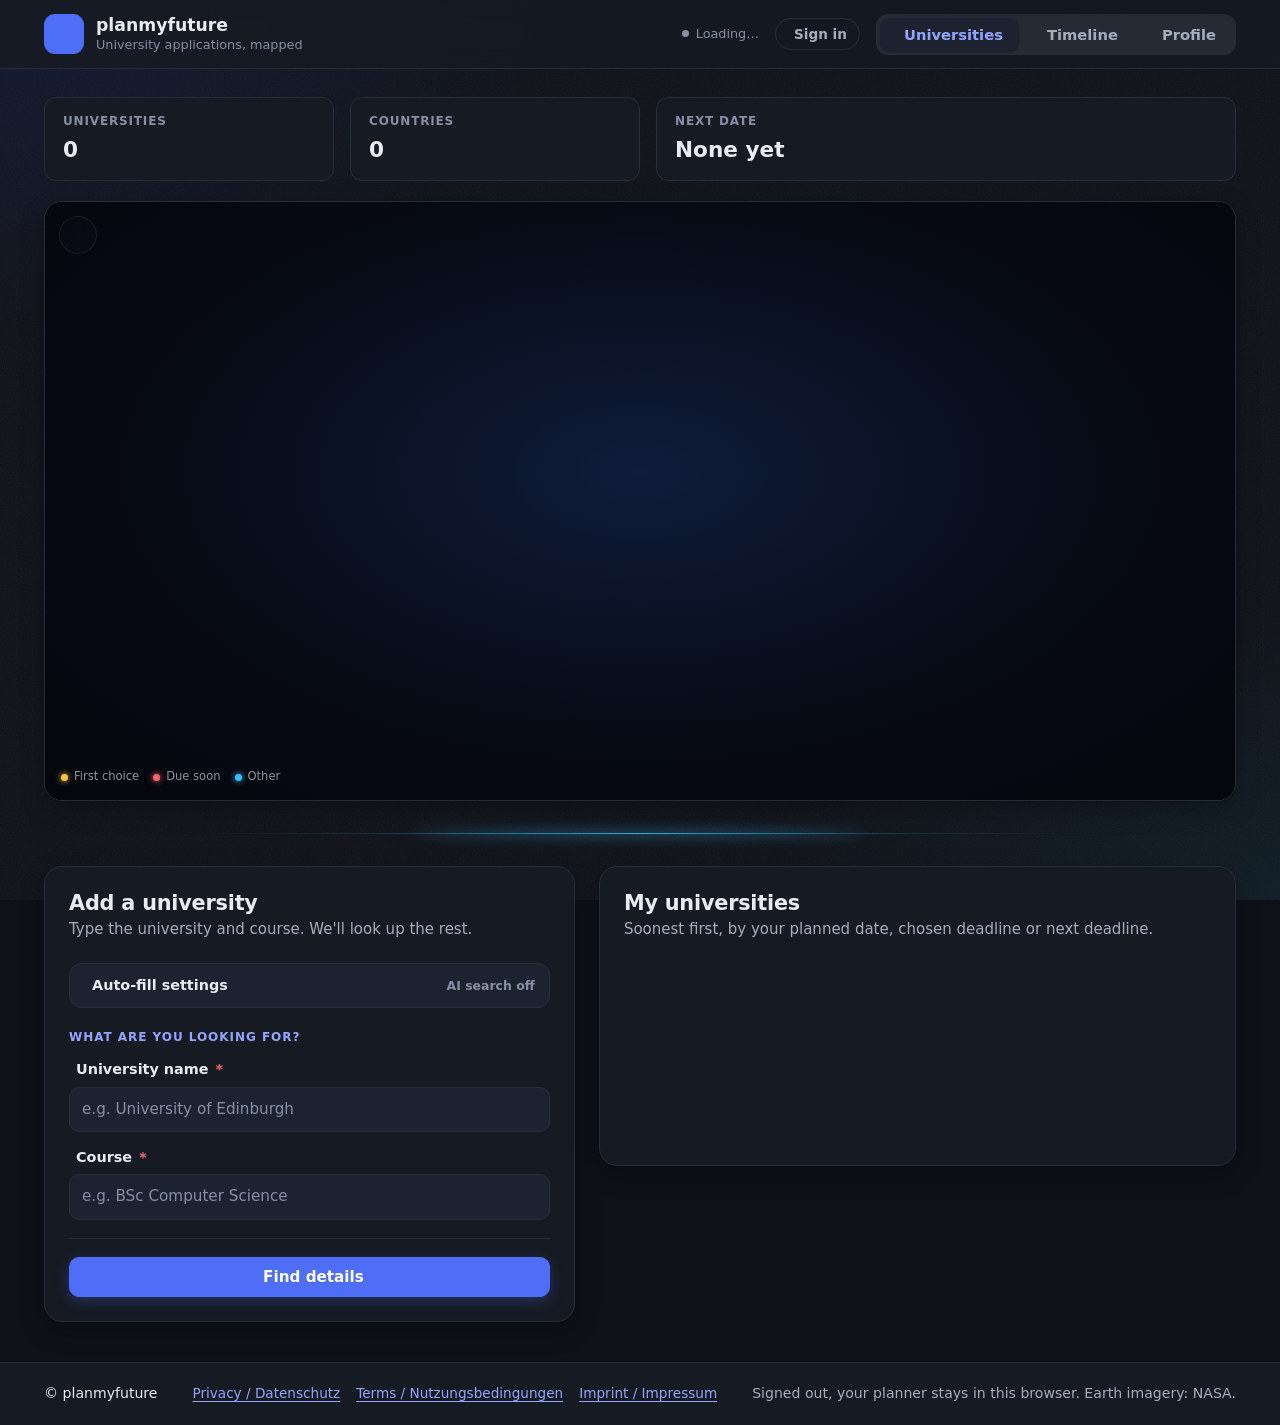
==== index.html @ 07dcd326 "Merge f1a68ee94bbc6bd7ea9564cdd3ffc9f82ab04dc5 into 99346d431392f44dfcfd05bb7f6c429ed9699428" ====
<!DOCTYPE html>
<html lang="en">
<head>
  <!-- Basic page settings -->
  <meta charset="UTF-8">
  <meta name="viewport" content="width=device-width, initial-scale=1.0">
  <title>planmyfuture</title>

  <!-- Fonts: "Manrope" for headings, "Figtree" for everything else.
       They're in the fonts/ folder (see fonts.css), NOT loaded from Google:
       loading Google Fonts sends every visitor's IP address to Google,
       which German courts have ruled needs consent. -->
  <link rel="stylesheet" href="fonts/fonts.css">

  <!-- Where the globe's day/night look and the optional "Glow" effect load
       their three.js files from (the same three.js version Globe.gl is built with) -->
  <script type="importmap">
    {
      "imports": {
        "three": "./vendor/three/build/three.module.min.js",
        "three/addons/": "./vendor/three/examples/jsm/"
      }
    }
  </script>

  <!-- Our own stylesheet -->
  <link rel="stylesheet" href="style.css">
</head>
<body class="is-loading">   <!-- main.js removes is-loading once your data is in -->

  <!-- =========================================================
       HEADER: logo on the left, tabs on the right.
       It "sticks" to the top of the screen while you scroll.
       ========================================================= -->
  <header class="site-header">
    <div class="container header-inner">
      <div class="logo">
        <span class="logo-mark"><i data-lucide="graduation-cap"></i></span>
        <span class="logo-text">
          <strong>planmyfuture</strong>
          <small>University applications, mapped</small>
        </span>
      </div>

      <!-- Shows whether your data is loading, saved, or couldn't be saved (main.js) -->
      <p class="save-status" id="save-status" role="status" data-state="loading">
        <span class="save-dot" aria-hidden="true"></span><span id="save-status-text">Loading…</span>
      </p>

      <!-- Sign in / your account (auth.js). Hidden if the Supabase library didn't load. -->
      <button class="account-button" id="account-button" type="button" aria-haspopup="dialog">
        <i data-lucide="user-round"></i> <span id="account-label">Sign in</span>
      </button>

      <!-- The tabs. data-tab says which section each one opens. -->
      <nav class="tabs" aria-label="Sections">
        <button class="tab is-active" data-tab="universities-tab" aria-selected="true">
          <i data-lucide="map"></i> Universities
        </button>
        <!-- Application Timeline page -->
        <button class="tab" data-tab="timeline-tab" aria-selected="false">
          <i data-lucide="calendar-check"></i> Timeline
        </button>
        <button class="tab" data-tab="profile-tab" aria-selected="false">
          <i data-lucide="user"></i> Profile
        </button>
      </nav>
    </div>
  </header>

  <main class="container">

    <!-- Shown only if your saved data couldn't be loaded (main.js) -->
    <div class="load-error" id="load-error" role="alert" hidden>
      <i data-lucide="circle-alert"></i>
      <p><strong>We couldn't load your saved data.</strong> Nothing has been changed or saved. Try again in a moment.</p>
      <button class="button button-small" id="retry-load" type="button">Try again</button>
    </div>

    <!-- =========================================================
         TAB 1: UNIVERSITIES
         ========================================================= -->
    <section id="universities-tab" class="tab-content">

      <!-- ----- Hero band: a headline beside a planet's glowing edge.
           Drawn entirely with CSS (style.css section 20), no images. ----- -->
      <!-- The welcome band. Only shown until you add your first university
           (universities.js adds "has-universities" to <body> then). -->
      <div class="hero" id="welcome">
        <div class="hero-text">
          <p class="hero-eyebrow">Admissions planner</p>
          <h1 class="hero-title">Every deadline, <span>one globe.</span></h1>
          <p class="hero-subtitle">Your universities, their rounds and your own plan, in one calm place. Start in three steps:</p>
          <ol class="welcome-steps">
            <li id="welcome-step-start">
              <button class="welcome-link" type="button" data-go="profile-start">Set your intended start date</button>
              <span class="muted">so auto-fill finds the right year's deadlines</span>
            </li>
            <li>
              <button class="welcome-link" type="button" data-go="name">Add a university and course</button>
              <span class="muted">it appears on the globe</span>
            </li>
            <li>
              <span class="welcome-text">Plan it on the Timeline</span>
              <span class="muted">pick a deadline and drag the slider to your date</span>
            </li>
          </ol>
        </div>
        <div class="hero-planet" aria-hidden="true"></div>
      </div>

      <!-- ----- Summary numbers at the top ----- -->
      <div class="stats">
        <div class="stat">
          <span class="stat-label">Universities</span>
          <strong class="stat-value" id="stat-total">0</strong>
        </div>
        <div class="stat">
          <span class="stat-label">Countries</span>
          <strong class="stat-value" id="stat-countries">0</strong>
        </div>
        <div class="stat stat-wide">
          <span class="stat-label">Next date</span>
          <strong class="stat-value" id="stat-next">None yet</strong>
        </div>
      </div>

      <!-- ----- The 3D globe, with the details panel sliding in on top of it ----- -->
      <div class="map-wrap">
        <!-- Globe.gl draws the globe inside this empty div -->
        <div id="globe"></div>

        <!-- One gear button opens the globe settings (saved in this browser) -->
        <button type="button" class="globe-settings-button" id="globe-settings-button"
                aria-label="Globe settings" aria-expanded="false" aria-controls="globe-settings">
          <i data-lucide="settings"></i>
        </button>
        <div class="globe-settings" id="globe-settings" role="group" aria-label="Globe settings" hidden>
          <label><input type="checkbox" data-globe-setting="spin"> Spin</label>
          <label><input type="checkbox" data-globe-setting="borders"> Borders</label>
          <label><input type="checkbox" data-globe-setting="arcs"> Arcs from home</label>
          <label><input type="checkbox" data-globe-setting="glow"> Glow</label>
        </div>

        <!-- Details of the selected university. universities.js fills in .panel-body -->
        <aside id="details-panel" class="details-panel" aria-live="polite">
          <button class="icon-button panel-close" id="close-panel" title="Close" aria-label="Close details">
            <i data-lucide="x"></i>
          </button>
          <div class="panel-body" id="panel-body"></div>
        </aside>

        <!-- Legend explaining the pin colors -->
        <div class="legend">
          <span><i class="dot dot-first"></i> First choice</span>
          <span><i class="dot dot-urgent"></i> Due soon</span>
          <span><i class="dot dot-normal"></i> Other</span>
        </div>
      </div>

      <!-- A thin line of light between the globe and the work area -->
      <div class="glow-divider" aria-hidden="true"></div>

      <!-- ----- Form on the left, list on the right ----- -->
      <div class="work-area">

        <!-- ===== Add / edit form =====
             You only type the university and course. Pressing
             "Find details" searches online and fills in everything else. -->
        <section class="card form-card" id="form-card">
          <div class="card-header">
            <div>
              <h2 id="form-title">Add a university</h2>
              <p class="muted" id="form-subtitle">Type the university and course. We'll look up the rest.</p>
              <!-- Which start date searches look for (set on the Profile tab) -->
              <p class="muted small search-for" id="search-for"></p>
            </div>
          </div>

          <!-- Auto-fill settings: where you paste your Claude API key (optional) -->
          <details class="ai-settings" id="ai-settings">
            <summary>
              <i data-lucide="sparkles"></i>
              <span>Auto-fill settings</span>
              <span class="ai-state" id="ai-state">AI search off</span>
            </summary>
            <div class="ai-settings-body">
              <p class="muted">
                Without a key, we look up the location, official website and a short description from Wikidata and Wikipedia (free).
                Add a Claude API key to also search the university's official website for deadlines, entry requirements and course details.
                Each search costs roughly 10 to 25 US cents, billed to your Anthropic account.
                Searches are remembered for 7 days, so looking up the same course again is free.
              </p>
              <div class="field">
                <label for="api-key"><i data-lucide="key-round"></i> Claude API key</label>
                <input id="api-key" type="password" placeholder="sk-ant-..." autocomplete="off" spellcheck="false">
              </div>
              <p class="muted small">Get one at console.anthropic.com. It's saved only in this browser and only ever sent to Anthropic.</p>
              <div class="form-actions">
                <button type="button" class="button button-small" id="save-key">Save key</button>
                <button type="button" class="button button-small button-danger" id="remove-key">Remove key</button>
              </div>
            </div>
          </details>

          <!-- novalidate turns off the browser's own pop-ups so we can show nicer messages -->
          <form id="uni-form" novalidate>

            <!-- Step 1: the only two things you type -->
            <fieldset>
              <legend>What are you looking for?</legend>

              <div class="field">
                <label for="name"><i data-lucide="building-2"></i> University name <span class="required">*</span></label>
                <input id="name" type="text" placeholder="e.g. University of Edinburgh" autocomplete="off">
                <p class="field-error" id="name-error"></p>
              </div>

              <div class="field">
                <label for="course"><i data-lucide="book-open"></i> Course <span class="required">*</span></label>
                <input id="course" type="text" placeholder="e.g. BSc Computer Science" autocomplete="off">
                <p class="field-error" id="course-error"></p>
              </div>
            </fieldset>

            <!-- Loading animation and result label. universities.js fills this in. -->
            <div id="lookup-status" class="lookup-status" hidden></div>

            <!-- Step 2: everything below is filled in automatically.
                 It stays hidden until a search has run. You can still
                 correct anything that looks wrong. -->
            <div id="found-section" class="found-section" hidden>
              <fieldset>
                <legend>Found automatically <span class="legend-hint">· you can still edit</span></legend>

                <div class="field-row">
                  <div class="field">
                    <label for="city"><i data-lucide="map-pin"></i> City</label>
                    <input id="city" type="text" autocomplete="off">
                    <p class="field-error" id="city-error"></p>
                  </div>
                  <div class="field">
                    <label for="country"><i data-lucide="globe"></i> Country</label>
                    <input id="country" type="text" autocomplete="off">
                    <p class="field-error" id="country-error"></p>
                  </div>
                </div>

                <div class="field">
                  <label for="deadline"><i data-lucide="calendar"></i> Application deadline</label>
                  <input id="deadline" type="date">
                  <p class="field-error" id="deadline-error"></p>
                </div>

                <div class="field">
                  <label for="requirements"><i data-lucide="award"></i> Entry requirements</label>
                  <textarea id="requirements" rows="2"></textarea>
                </div>

                <div class="field">
                  <label for="application-info"><i data-lucide="file-text"></i> How to apply</label>
                  <textarea id="application-info" rows="2"></textarea>
                </div>

                <div class="field">
                  <label for="course-description"><i data-lucide="book-open"></i> Course description</label>
                  <textarea id="course-description" rows="3"></textarea>
                </div>

                <div class="field">
                  <label for="notes"><i data-lucide="lightbulb"></i> Important notes</label>
                  <textarea id="notes" rows="2"></textarea>
                </div>
              </fieldset>

              <!-- Your own opinions can't be looked up, so they're optional and folded away -->
              <details class="thoughts">
                <summary><i data-lucide="thumbs-up"></i> Add your own pros and cons (optional)</summary>
                <div class="field-row">
                  <div class="field">
                    <label for="pros">Pros</label>
                    <textarea id="pros" rows="3" placeholder="One per line"></textarea>
                  </div>
                  <div class="field">
                    <label for="cons">Cons</label>
                    <textarea id="cons" rows="3" placeholder="One per line"></textarea>
                  </div>
                </div>
              </details>
            </div>

            <!-- Error messages appear here -->
            <p id="form-message" class="form-message" role="status"></p>

            <div class="form-actions">
              <!-- One main button: "Find details" first, then "Add to map" -->
              <button type="submit" id="submit-button" class="button button-primary">
                <span id="submit-icon"><i data-lucide="search"></i></span>
                <span id="submit-label">Find details</span>
              </button>
              <!-- Runs the search again (shown after a search, or while editing) -->
              <button type="button" id="search-again" class="button" hidden>
                <i data-lucide="refresh-cw"></i> Search again
              </button>
              <!-- Only shown while editing -->
              <button type="button" id="cancel-edit" class="button" hidden>Cancel</button>
            </div>
          </form>
        </section>

        <!-- ===== List of all universities ===== -->
        <section class="card list-card">
          <div class="card-header">
            <div>
              <h2>My universities</h2>
              <p class="muted">Soonest first, by your planned date, chosen deadline or next deadline.</p>
            </div>
          </div>

          <!-- universities.js adds one card per university here -->
          <ul id="uni-list" class="uni-list"></ul>

          <!-- Shown when there are no universities yet -->
          <div id="empty-list" class="empty-state">
            <span class="empty-icon"><i data-lucide="map-pin"></i></span>
            <h3>No universities yet</h3>
            <p>Add your first one with the form. It will appear here and on the map.</p>
          </div>
        </section>

      </div>
    </section>

    <!-- =========================================================
         TAB 2: APPLICATION TIMELINE
         timeline.js builds one card per saved university inside
         #timeline-list. Everything here is saved automatically.
         ========================================================= -->
    <section id="timeline-tab" class="tab-content" hidden>

      <div class="timeline-intro">
        <div>
          <h2>Application timeline</h2>
          <p class="muted">See every application date, choose when you'll submit, tick off each step, and add the dates to your calendar.</p>
        </div>
        <button type="button" class="button" id="export-all-ics">
          <i data-lucide="calendar-plus"></i> Export all to calendar
        </button>
      </div>
      <div class="glow-divider" aria-hidden="true"></div>

      <!-- Summary: how many at each status, and the next thing to do -->
      <div class="timeline-summary" id="timeline-summary"></div>

      <!-- One card per university (filled in by timeline.js) -->
      <div class="timeline-list" id="timeline-list"></div>

      <!-- Shown when no universities are saved yet -->
      <div id="timeline-empty" class="empty-state" hidden>
        <span class="empty-icon"><i data-lucide="calendar-check"></i></span>
        <h3>No universities yet</h3>
        <p>Add universities on the Universities tab, and they'll appear here with their deadlines.</p>
      </div>
    </section>

    <!-- =========================================================
         TAB 3: PROFILE
         Every text box has data-key: the name it's saved under.
         ========================================================= -->
    <section id="profile-tab" class="tab-content" hidden>

      <div class="profile-intro">
        <h2>My profile</h2>
        <p class="muted">Write things once, then copy them into any application. Everything saves automatically as you type.</p>
      </div>
      <div class="glow-divider" aria-hidden="true"></div>

      <!-- ----- Section: Your academic profile -----
           Sent with every auto-fill search, so deadlines are for your start
           date and entry requirements are in your school system.
           It never decides your campus: every campus's dates are shown on the Timeline. -->
      <section class="profile-section" id="academic-profile">
        <div class="section-heading">
          <h3>Your academic profile</h3>
          <p class="muted">Used by auto-fill to find the right admissions cycle and the grades for your school system. Saved automatically.</p>
        </div>

        <div class="card academic-grid">
          <div class="field">
            <label for="profile-start"><i data-lucide="calendar"></i> Intended start date</label>
            <input id="profile-start" type="month">
          </div>
          <div class="field">
            <label for="profile-grade"><i data-lucide="graduation-cap"></i> Current grade level</label>
            <input id="profile-grade" type="text" list="grade-options" placeholder="e.g. Year 12 / Grade 11" autocomplete="off">
            <datalist id="grade-options">
              <option value="Year 12 (Grade 11)">
              <option value="Year 13 (Grade 12)">
              <option value="Gap year">
              <option value="Finished school">
            </datalist>
          </div>
          <div class="field">
            <label for="profile-system"><i data-lucide="book-open"></i> School system</label>
            <input id="profile-system" type="text" list="system-options" placeholder="e.g. IB, A-levels, Abitur" autocomplete="off">
            <datalist id="system-options">
              <option value="IB Diploma">
              <option value="A-levels">
              <option value="Abitur">
              <option value="AP (US high school diploma)">
              <option value="French Baccalauréat">
              <option value="Matura">
              <option value="Scottish Highers">
            </datalist>
          </div>
          <div class="field">
            <label for="profile-country"><i data-lucide="globe"></i> Country of residence</label>
            <input id="profile-country" type="text" placeholder="e.g. Germany" autocomplete="country-name">
          </div>
          <p class="muted small academic-status" id="academic-status"></p>
        </div>
      </section>

      <!-- ----- Section: About me ----- -->
      <section class="profile-section">
        <div class="section-heading">
          <h3>About me</h3>
          <p class="muted">The facts every application asks for.</p>
        </div>

        <div class="profile-grid">
          <div class="card profile-card">
            <label class="profile-label" for="profile-personal"><i data-lucide="user"></i> Personal info</label>
            <textarea id="profile-personal" class="profile-field" data-key="personal" rows="7"
              placeholder="Full name, date of birth, nationality, school, email, phone..."></textarea>
            <div class="profile-footer">
              <span class="profile-status" id="profile-personal-status"></span>
              <button class="button button-small copy-button" data-target="profile-personal"><i data-lucide="copy"></i> <span>Copy to clipboard</span></button>
            </div>
          </div>

          <div class="card profile-card">
            <label class="profile-label" for="profile-achievements"><i data-lucide="trophy"></i> Achievements</label>
            <textarea id="profile-achievements" class="profile-field" data-key="achievements" rows="7"
              placeholder="Awards, grades, competitions, leadership roles, volunteering..."></textarea>
            <div class="profile-footer">
              <span class="profile-status" id="profile-achievements-status"></span>
              <button class="button button-small copy-button" data-target="profile-achievements"><i data-lucide="copy"></i> <span>Copy to clipboard</span></button>
            </div>
          </div>
        </div>
      </section>

      <!-- ----- Section: Personal statement ----- -->
      <section class="profile-section">
        <div class="section-heading">
          <h3>Personal statement</h3>
          <p class="muted">UCAS allows up to 4,000 characters. The bar shows how much you've used.</p>
        </div>

        <div class="card profile-card">
          <label class="profile-label" for="profile-statement"><i data-lucide="file-text"></i> Personal statement</label>
          <textarea id="profile-statement" class="profile-field" data-key="statement" data-limit="4000" rows="14"
            placeholder="Why I want to study this subject, what I've done to explore it, and what I'll bring..."></textarea>
          <!-- Progress bar for the 4,000 character limit -->
          <div class="meter"><div class="meter-fill" id="statement-meter"></div></div>
          <div class="profile-footer">
            <span class="profile-status" id="profile-statement-status"></span>
            <button class="button button-small copy-button" data-target="profile-statement"><i data-lucide="copy"></i> <span>Copy to clipboard</span></button>
          </div>
        </div>
      </section>

      <!-- ----- Section: Notes ----- -->
      <section class="profile-section">
        <div class="section-heading">
          <h3>Notes</h3>
          <p class="muted">Anything else worth keeping handy.</p>
        </div>

        <div class="profile-grid">
          <div class="card profile-card">
            <label class="profile-label" for="profile-notes"><i data-lucide="sticky-note"></i> Notes about myself</label>
            <textarea id="profile-notes" class="profile-field" data-key="notes" rows="7"
              placeholder="Strengths, hobbies, things I want to mention in interviews..."></textarea>
            <div class="profile-footer">
              <span class="profile-status" id="profile-notes-status"></span>
              <button class="button button-small copy-button" data-target="profile-notes"><i data-lucide="copy"></i> <span>Copy to clipboard</span></button>
            </div>
          </div>

          <div class="card profile-card">
            <label class="profile-label" for="profile-snippets"><i data-lucide="clipboard-list"></i> Reusable answers</label>
            <textarea id="profile-snippets" class="profile-field" data-key="snippets" rows="7"
              placeholder="Short answers, work experience descriptions, referee details..."></textarea>
            <div class="profile-footer">
              <span class="profile-status" id="profile-snippets-status"></span>
              <button class="button button-small copy-button" data-target="profile-snippets"><i data-lucide="copy"></i> <span>Copy to clipboard</span></button>
            </div>
          </div>
        </div>
      </section>

      <!-- ----- Section: Your data (export / import) ----- -->
      <section class="profile-section" id="your-data">
        <div class="section-heading">
          <h3>Your data</h3>
          <p class="muted">Everything is saved in this browser only. Export a copy to keep it safe or to move it to another browser. Your API key is never included.</p>
        </div>
        <div class="card data-card">
          <button class="button" id="export-data" type="button"><i data-lucide="download"></i> Export my data</button>
          <button class="button" id="import-data" type="button"><i data-lucide="upload"></i> Import data</button>
          <input id="import-file" type="file" accept=".json,application/json" hidden>
          <p class="muted data-note">Importing replaces what's saved here.</p>
        </div>
      </section>
    </section>

  </main>

  <!-- ===== Footer ===== -->
  <footer class="site-footer">
    <div class="container footer-inner">
      <p>&copy; <span id="year"></span> planmyfuture</p>
      <!-- Legal pages (required in Germany: privacy policy and imprint) -->
      <nav class="footer-links" aria-label="Legal">
        <a href="privacy.html">Privacy / Datenschutz</a>
        <a href="terms.html">Terms / Nutzungsbedingungen</a>
        <a href="imprint.html">Imprint / Impressum</a>
      </nav>
      <p class="muted">Signed out, your planner stays in this browser. Earth imagery: NASA.</p>
    </div>
  </footer>

  <!-- The sign-in window (auth.js shows one of its three parts) -->
  <dialog class="account-dialog" id="account-dialog" aria-labelledby="account-title">
    <button class="icon-button account-close" id="account-close" type="button" aria-label="Close"><i data-lucide="x"></i></button>

    <!-- Signed out: email + password -->
    <div data-view="sign-in">
      <h2 id="account-title">Sign in</h2>
      <p class="muted">Sign in to save your planner to your account, so it's the same on every device.</p>

      <!-- "Sign in with Google" will go here later -->
      <div id="google-sign-in" class="google-sign-in" hidden></div>

      <form id="sign-in-form" class="sign-in-form" novalidate>
        <label for="sign-in-email">Email</label>
        <input id="sign-in-email" type="email" autocomplete="email" placeholder="name@example.com" required>
        <label for="sign-in-password">Password</label>
        <!-- The eye button shows or hides the password (auth.js) -->
        <div class="password-field">
          <input id="sign-in-password" type="password" autocomplete="current-password" minlength="8" required>
          <button class="password-toggle" type="button" aria-label="Show password" aria-pressed="false"><i data-lucide="eye" class="icon-show"></i><i data-lucide="eye-off" class="icon-hide"></i></button>
        </div>
        <!-- Enter (or this button) signs in. "Create account" uses the same two boxes. -->
        <div class="sign-in-buttons">
          <button class="button button-primary" id="sign-in-submit" type="submit"><i data-lucide="log-in"></i> Sign in</button>
          <button class="button" id="sign-up" type="button"><i data-lucide="user-plus"></i> Create account</button>
        </div>
      </form>
      <button class="link-button" id="forgot-password" type="button">Forgot password? Email me a link</button>
      <p class="muted account-note">What's already in this browser is added to your account when you sign in.</p>
      <p class="muted account-note">By creating an account you agree to the <a href="terms.html" target="_blank">Terms of Use</a>. How we handle your data: <a href="privacy.html" target="_blank">Privacy Policy</a>. You must be 16 or older.</p>
    </div>

    <!-- After "Forgot password" or "Create account" when an email is needed -->
    <div data-view="sent" hidden>
      <h2>Check your email</h2>
      <p id="sent-message"></p>
      <p class="muted account-note">Nothing there? Check your spam folder, or wait a few minutes and try again.</p>
      <button class="link-button" id="back-to-sign-in" type="button">Back to sign in</button>
    </div>

    <!-- Signed in -->
    <div data-view="signed-in" hidden>
      <h2>Your account</h2>
      <p>Signed in as <strong id="account-email"></strong>.</p>

      <!-- Accounts made with an email link have no password yet: they see this form.
           Accounts with a password only see "Change password", which opens it. (auth.js) -->
      <button class="link-button" id="change-password" type="button" hidden>Change password</button>
      <form id="set-password-form" class="sign-in-form" novalidate>
        <label for="new-password" id="new-password-label">Set a password</label>
        <div class="password-field">
          <input id="new-password" type="password" autocomplete="new-password" minlength="8" placeholder="At least 8 characters" required>
          <button class="password-toggle" type="button" aria-label="Show password" aria-pressed="false"><i data-lucide="eye" class="icon-show"></i><i data-lucide="eye-off" class="icon-hide"></i></button>
        </div>
        <button class="button" id="set-password-submit" type="submit"><i data-lucide="key-round"></i> Save password</button>
      </form>

      <p class="muted account-note">Your planner saves to your account. Signing out removes it from this browser (it stays in your account).</p>
      <button class="button" id="sign-out" type="button"><i data-lucide="log-out"></i> Sign out</button>

      <!-- Deleting the account asks once more before doing anything (auth.js) -->
      <div class="danger-zone">
        <button class="link-button danger-link" id="delete-account" type="button">Delete my account</button>
        <div id="delete-confirm" class="delete-confirm" hidden>
          <p><strong>Delete your account and your whole planner?</strong> This can't be undone. Use <em>Export my data</em> on the Profile tab first if you want a copy.</p>
          <div class="sign-in-buttons">
            <button class="button" id="delete-cancel" type="button">Keep my account</button>
            <button class="button button-danger" id="delete-confirm-button" type="button"><i data-lucide="trash-2"></i> Delete forever</button>
          </div>
        </div>
      </div>
    </div>
  </dialog>

  <!-- Pop-up messages ("toasts") appear in this corner -->
  <div id="toast-area" class="toast-area" aria-live="polite"></div>

  <!-- Libraries: they must load BEFORE our code uses them -->
  <!-- Libraries, served from this site's vendor/ folder (copied by "npm run vendor")
       so visitors' browsers never contact unpkg or jsDelivr -->
  <script src="vendor/globe.gl/globe.gl.min.js"></script>   <!-- the 3D globe (globe.gl 2.46.2) -->
  <script src="vendor/lucide/lucide.min.js"></script>       <!-- the icons (lucide 0.453.0) -->
  <script src="vendor/supabase/supabase.js"></script>       <!-- accounts (supabase-js 2.117.1) -->

  <!-- Our own code, in this order (each file uses the ones above it) -->
  <script src="store.js"></script>         <!-- your saved data: state, loadState(), save() -->
  <script src="helpers.js"></script>       <!-- small tools, tabs, toasts -->
  <script src="dates.js"></script>         <!-- deadlines and "your date" -->
  <script src="globe.js"></script>         <!-- the 3D globe -->
  <script src="autofill.js"></script>      <!-- auto-fill: runAutoFill() -->
  <script src="universities.js"></script>  <!-- the Universities page -->
  <script src="profile.js"></script>       <!-- the Profile tab, export / import -->
  <script src="auth.js"></script>          <!-- signing in (Supabase) -->
  <script src="sync.js"></script>          <!-- saving your planner to your account -->
  <script src="main.js"></script>          <!-- starts the app -->
  <script src="timeline.js"></script>      <!-- the Timeline page -->
</body>
</html>
---- style.css ----
/* =========================================================
   PLANMYFUTURE - STYLESHEET

   Sections in this file:
    1. Design tokens (colors, fonts, sizes)
    2. Base styles
    3. Header and tabs
    4. Shared pieces (cards, buttons, inputs, icons)
    5. Summary stats
    6. Globe, pins, tooltips and legend
    7. Details panel
    8. Form
    9. University list
   10. Profile tab
   11. Toasts (pop-up messages)
   12. Footer
   13. Animations
   14. Responsive (tablets and phones)
   15. Auto-fill
   16. Application timeline
   17. Academic profile
   18. Application dates and the timeline slider
   19. Generate Timeline
   20. Background texture, glowing divider and hero band
   21. Collapsible Timeline cards
   22. Your data (export / import)
   23. Loading, saved and error states
   24. Welcome band (first run)
   25. Sign in
   26. Legal pages and footer links
   27. Password eye, change password, delete account
   ========================================================= */


/* =========================================================
   1. DESIGN TOKENS
   Every color and font is defined once here, so changing
   one value here changes it across the whole site.
   ========================================================= */
:root {
  /* DARK THEME: the whole site gets its colors from these tokens,
     so switching to dark mostly meant changing the values below. */

  /* Tell the browser the page is dark, so built-in parts like the
     date picker and scrollbars turn dark too */
  color-scheme: dark;

  /* Neutrals: deep blue-black backgrounds and soft grays */
  --bg: #0e1118;          /* page background */
  --surface: #161a23;     /* cards and panels */
  --surface-2: #1d2230;   /* inputs and subtle fills */
  --ink: #e9ecf3;         /* main text (bright, easy to read) */
  --ink-2: #a5adbf;       /* secondary text */
  --ink-3: #868fa5;       /* hints and placeholders (4.9:1 or better on every background: WCAG AA) */
  --line: #272d3b;        /* borders */
  --line-strong: #3a4256; /* borders on hover */

  /* Strong accent: an electric blue */
  --accent: #4f6ef7;               /* buttons and highlights */
  --accent-hover: #6a85ff;
  --accent-text: #93a6ff;          /* lighter version, for accent-colored text on dark */
  --accent-soft: rgba(79, 110, 247, 0.16);

  /* Deadline colors, brightened so they stand out on dark */
  --green: #3cc98f;
  --green-soft: rgba(60, 201, 143, 0.14);
  --amber: #f2aa3c;
  --amber-soft: rgba(242, 170, 60, 0.14);
  --red: #f3646b;
  --red-soft: rgba(243, 100, 107, 0.14);
  --gray: #7f889c;
  --gray-soft: rgba(127, 136, 156, 0.16);

  /* See-through backgrounds for things floating on top (header, legend) */
  --glass: rgba(22, 26, 35, 0.85);

  /* Fonts */
  --font-display: "Manrope", "Segoe UI", system-ui, sans-serif;
  --font-body: "Figtree", "Segoe UI", system-ui, sans-serif;

  /* Shapes and shadows (darker shadows for a dark page) */
  --radius-sm: 8px;
  --radius: 12px;
  --radius-lg: 18px;
  --shadow-sm: 0 1px 2px rgba(0, 0, 0, 0.3);
  --shadow: 0 1px 2px rgba(0, 0, 0, 0.25), 0 8px 24px rgba(0, 0, 0, 0.25);
  --shadow-lg: 0 16px 48px rgba(0, 0, 0, 0.5);

  /* Speed of animations */
  --fast: 150ms;
  --medium: 280ms;
}


/* =========================================================
   2. BASE STYLES
   ========================================================= */
* {
  box-sizing: border-box; /* widths include padding, which is easier to reason about */
}

html {
  scroll-behavior: smooth;
}

body {
  margin: 0;
  font-family: var(--font-body);
  font-size: 15px;
  line-height: 1.55;
  color: var(--ink);
  background: var(--bg);
  -webkit-font-smoothing: antialiased;
}

h1, h2, h3 {
  font-family: var(--font-display);
  font-weight: 700;
  line-height: 1.2;
  letter-spacing: -0.01em;
  margin: 0;
  text-wrap: balance;
}

h2 { font-size: 1.3rem; }
h3 { font-size: 1.05rem; }

p { margin: 0; }

.muted {
  color: var(--ink-2);
}

/* Centers content and keeps it from getting too wide */
.container {
  max-width: 1240px;
  margin: 0 auto;
  padding-inline: 24px;
}

main.container {
  padding-block: 28px 40px;
}

/* The "hidden" attribute always wins */
[hidden] {
  display: none !important;
}


/* =========================================================
   3. HEADER AND TABS
   ========================================================= */
.site-header {
  position: sticky; /* stays at the top while scrolling */
  top: 0;
  z-index: 1100;    /* above the map */
  background: var(--glass);
  backdrop-filter: blur(10px); /* frosted-glass effect */
  border-bottom: 1px solid var(--line);
}

.header-inner {
  display: flex;
  align-items: center;
  justify-content: space-between;
  gap: 16px;
  min-height: 68px;
}

.logo {
  display: flex;
  align-items: center;
  gap: 12px;
}

.logo-mark {
  display: grid;
  place-items: center;
  width: 40px;
  height: 40px;
  border-radius: 11px;
  background: var(--accent);
  color: white;
}

.logo-text {
  display: flex;
  flex-direction: column;
  line-height: 1.25;
}

.logo-text strong {
  font-family: var(--font-display);
  font-size: 1.08rem;
  font-weight: 800;
}

.logo-text small {
  color: var(--ink-3);
  font-size: 0.8rem;
}

/* The tabs look like a "segmented control" */
.tabs {
  display: flex;
  gap: 4px;
  padding: 4px;
  background: var(--gray-soft);
  border-radius: 12px;
}

.tab {
  display: inline-flex;
  align-items: center;
  gap: 8px;
  font: 600 0.92rem var(--font-body);
  color: var(--ink-2);
  background: transparent;
  border: none;
  border-radius: 9px;
  padding: 8px 16px;
  cursor: pointer;
  transition: background var(--fast), color var(--fast), box-shadow var(--fast);
}

.tab:hover {
  color: var(--ink);
}

.tab.is-active {
  background: var(--surface-2);
  color: var(--accent-text);
  box-shadow: var(--shadow-sm);
}

/* Each tab's content fades in when it opens */
.tab-content {
  animation: fade-up var(--medium) ease both;
}


/* =========================================================
   4. SHARED PIECES
   ========================================================= */

/* ----- Cards (the dark boxes) ----- */
.card {
  background: var(--surface);
  border: 1px solid var(--line);
  border-radius: var(--radius-lg);
  box-shadow: var(--shadow);
  padding: 24px;
  min-width: 0; /* stops long text from stretching the layout */
}

.card-header {
  display: flex;
  justify-content: space-between;
  align-items: flex-start;
  gap: 12px;
  margin-bottom: 20px;
}

.card-header .muted {
  margin-top: 2px;
}

/* ----- Icons (drawn by the Lucide library) ----- */
.lucide {
  width: 1.1em;
  height: 1.1em;
  stroke-width: 2;
  flex-shrink: 0;
}

/* ----- Buttons ----- */
.button {
  display: inline-flex;
  align-items: center;
  justify-content: center;
  gap: 8px;
  font: 600 0.95rem var(--font-body);
  color: var(--ink);
  background: var(--surface);
  border: 1px solid var(--line);
  border-radius: 10px;
  padding: 10px 18px;
  cursor: pointer;
  transition: background var(--fast), border-color var(--fast), transform var(--fast), box-shadow var(--fast);
}

.button:hover {
  background: var(--surface-2);
  border-color: var(--line-strong);
}

.button:active {
  transform: translateY(1px); /* feels like it's being pressed */
}

.button-primary {
  background: var(--accent);
  border-color: var(--accent);
  color: white;
  box-shadow: 0 4px 14px rgba(79, 110, 247, 0.3); /* soft blue glow */
}

.button-primary:hover {
  background: var(--accent-hover);
  border-color: var(--accent-hover);
}

.button-primary:disabled {
  opacity: 0.65;
  cursor: progress;
}

.button-danger {
  color: var(--red);
}

.button-danger:hover {
  background: var(--red-soft);
  border-color: transparent;
}

.button-small {
  font-size: 0.85rem;
  padding: 6px 12px;
  border-radius: 8px;
}

/* Small square buttons that only contain an icon */
.icon-button {
  display: grid;
  place-items: center;
  width: 34px;
  height: 34px;
  padding: 0;
  color: var(--ink-2);
  background: transparent;
  border: 1px solid transparent;
  border-radius: 9px;
  cursor: pointer;
  transition: background var(--fast), color var(--fast);
}

.icon-button:hover {
  background: var(--gray-soft);
  color: var(--ink);
}

.icon-button.danger:hover {
  background: var(--red-soft);
  color: var(--red);
}

/* A clear outline when using the keyboard (Tab key) to move around */
button:focus-visible,
input:focus-visible,
textarea:focus-visible {
  outline: 3px solid rgba(147, 166, 255, 0.45);
  outline-offset: 2px;
}

/* ----- Deadline chips (small colored labels) ----- */
.chip {
  display: inline-flex;
  align-items: center;
  gap: 6px;
  font-size: 0.8rem;
  font-weight: 600;
  padding: 3px 10px;
  border-radius: 999px;
  white-space: nowrap;
}

.chip::before { /* little colored dot inside the chip */
  content: "";
  width: 7px;
  height: 7px;
  border-radius: 50%;
  background: currentColor;
}

.chip.level-later  { background: var(--green-soft); color: var(--green); }
.chip.level-soon   { background: var(--amber-soft); color: var(--amber); }
.chip.level-urgent { background: var(--red-soft);   color: var(--red); }
.chip.level-none   { background: var(--gray-soft);  color: var(--ink-2); }


/* =========================================================
   5. SUMMARY STATS
   ========================================================= */
.stats {
  display: grid;
  grid-template-columns: 1fr 1fr 2fr;
  gap: 16px;
  margin-bottom: 20px;
}

.stat {
  background: var(--surface);
  border: 1px solid var(--line);
  border-radius: var(--radius);
  padding: 14px 18px;
  display: flex;
  flex-direction: column;
  gap: 2px;
  min-width: 0;
}

.stat-label {
  font-size: 0.75rem;
  font-weight: 600;
  text-transform: uppercase;
  letter-spacing: 0.07em;
  color: var(--ink-3);
}

.stat-value {
  font-family: var(--font-display);
  font-size: 1.35rem;
  font-weight: 700;
  font-variant-numeric: tabular-nums;
  overflow: hidden;
  text-overflow: ellipsis;
  white-space: nowrap;
}


/* =========================================================
   6. GLOBE, PINS, TOOLTIPS AND LEGEND
   ========================================================= */
.map-wrap {
  scroll-margin-top: 90px;
  position: relative; /* lets the details panel and legend sit on top of the globe */
  height: 600px;
  border-radius: var(--radius-lg);
  overflow: hidden;
  border: 1px solid var(--line);
  box-shadow: var(--shadow);
  margin-bottom: 28px;
  background: #04060b;
}

#globe {
  position: absolute;
  inset: 0;
  z-index: 0;
  width: 100%;
  height: 600px;
  overflow: hidden;
  font-family: var(--font-body);
  /* No stars: a deep blue glow fading to black sits behind the globe */
  background: radial-gradient(ellipse at 50% 45%, #0f1c3a 0%, #070b16 55%, #04060b 100%);
  cursor: grab;
}

#globe:active {
  cursor: grabbing;
}

/* The globe fades in once its pictures are ready (script.js adds .is-ready) */
#globe > :not(.globe-message) {
  transition: opacity 1.2s ease;
}

#globe:not(.is-ready) > :not(.globe-message) {
  opacity: 0;
}

/* Shown instead of the globe when it can't load */
.globe-message {
  padding: 24px;
}

/* ----- The glowing dots ----- */
/* Each dot is a button (made by makeGlobePin in script.js). Its color
   comes from --pin-color: gold, red or blue. */
.globe-pin {
  position: relative;
  width: 12px;
  height: 12px;
  padding: 0;
  border: none;
  background: none;
  cursor: pointer;
  pointer-events: auto;
  transform: translate(-50%, -50%);   /* center the dot on the university */
  transition: opacity var(--medium);
}

/* The bright center */
.globe-pin-core {
  position: absolute;
  inset: 3px;                         /* a crisp 6px dot */
  border-radius: 50%;
  background: #fff;
  box-shadow:
    0 0 0 1.5px var(--pin-color),
    0 0 6px 1px var(--pin-color),
    0 0 16px 4px color-mix(in srgb, var(--pin-color) 35%, transparent);
  transition: transform var(--fast);
}

/* A soft ring that keeps pulsing outwards */
.globe-pin-pulse {
  position: absolute;
  inset: 0;
  border-radius: 50%;
  border: 1.5px solid var(--pin-color);
  opacity: 0;
  animation: globe-pulse 2.4s ease-out infinite;
}

@keyframes globe-pulse {
  0%   { transform: scale(0.6); opacity: 0.9; }
  100% { transform: scale(3);   opacity: 0; }
}

.globe-pin:hover .globe-pin-core,
.globe-pin:focus-visible .globe-pin-core,
.globe-pin.is-selected .globe-pin-core {
  transform: scale(1.35);
}

.globe-pin:focus-visible {
  outline: none;
}

/* The label next to a dot: shown on hover, and always for the selected one */
.globe-pin-label {
  position: absolute;
  left: 16px;
  top: 50%;
  transform: translate(0, -50%) scale(0.96);
  display: flex;
  flex-direction: column;
  gap: 1px;
  width: max-content;
  max-width: 220px;
  padding: 6px 10px;
  font-size: 0.74rem;
  line-height: 1.3;
  text-align: left;
  color: var(--ink-2);
  background: rgba(10, 14, 24, 0.78);
  backdrop-filter: blur(8px);
  border: 1px solid rgba(255, 255, 255, 0.08);
  border-radius: 8px;
  opacity: 0;
  pointer-events: none;
  transition: opacity var(--fast), transform var(--fast);
}

.globe-pin-label strong {
  font-size: 0.82rem;
  color: var(--ink);
}

.globe-pin:hover .globe-pin-label,
.globe-pin:focus-visible .globe-pin-label,
.globe-pin.is-selected .globe-pin-label {
  opacity: 1;
  transform: translate(0, -50%) scale(1);
}

/* People who prefer less motion get still dots */
@media (prefers-reduced-motion: reduce) {
  .globe-pin-pulse {
    animation: none;
  }
}

/* ----- Gear button and settings ----- */
.globe-settings-button {
  position: absolute;
  left: 14px;
  top: 14px;
  z-index: 500;
  display: grid;
  place-items: center;
  width: 38px;
  height: 38px;
  color: var(--ink-2);
  background: rgba(10, 14, 24, 0.6);
  backdrop-filter: blur(8px);
  border: 1px solid rgba(255, 255, 255, 0.08);
  border-radius: 50%;
  cursor: pointer;
  transition: color var(--fast), background var(--fast), transform var(--medium);
}

.globe-settings-button:hover,
.globe-settings-button[aria-expanded="true"] {
  color: var(--ink);
  background: rgba(10, 14, 24, 0.85);
}

.globe-settings-button[aria-expanded="true"] .lucide {
  transform: rotate(60deg);
}

.globe-settings-button .lucide {
  width: 18px;
  height: 18px;
  transition: transform var(--medium);
}

.globe-settings {
  position: absolute;
  left: 14px;
  top: 60px;
  z-index: 500;
  display: flex;
  flex-direction: column;
  gap: 10px;
  min-width: 180px;
  padding: 12px 14px;
  font-size: 0.85rem;
  color: var(--ink-2);
  background: rgba(10, 14, 24, 0.85);
  backdrop-filter: blur(10px);
  border: 1px solid rgba(255, 255, 255, 0.08);
  border-radius: 12px;
  box-shadow: var(--shadow-lg);
  animation: fade-up var(--fast) ease both;
}

.globe-settings label {
  display: flex;
  align-items: center;
  gap: 10px;
  cursor: pointer;
}

.globe-settings input {
  width: auto;
  accent-color: var(--accent);
}

/* ----- Small legend in the bottom-left corner ----- */
.legend {
  position: absolute;
  left: 16px;
  bottom: 14px;
  z-index: 500;
  display: flex;
  flex-wrap: wrap;
  gap: 4px 14px;
  font-size: 0.72rem;
  color: rgba(233, 236, 243, 0.6);
  pointer-events: none;
}

.legend span {
  display: inline-flex;
  align-items: center;
  gap: 6px;
}

.dot {
  width: 7px;
  height: 7px;
  border-radius: 50%;
  display: inline-block;
}

/* The same colors as the dots on the globe (PIN_COLORS in script.js) */
.dot-first  { background: #f5c542; box-shadow: 0 0 6px #f5c542; }
.dot-urgent { background: #f3646b; box-shadow: 0 0 6px #f3646b; }
.dot-normal { background: #38bdf8; box-shadow: 0 0 6px #38bdf8; }

/* "First choice" button on the details card */
.button.is-first-choice {
  color: #f5c542;
  border-color: rgba(245, 197, 66, 0.5);
  background: rgba(245, 197, 66, 0.1);
}


/* =========================================================
   7. DETAILS PANEL
   On big screens it floats over the right side of the map
   and slides in when you pick a university.
   ========================================================= */
.details-panel {
  position: absolute;
  top: 14px;
  right: 14px;
  bottom: 14px;
  width: 370px;
  max-width: calc(100% - 28px);
  z-index: 1000; /* above the map */
  background: var(--surface);
  border: 1px solid var(--line);
  border-radius: var(--radius);
  box-shadow: var(--shadow-lg);
  overflow-y: auto;

  /* Hidden off to the right until it gets the "is-open" class */
  transform: translateX(calc(100% + 30px));
  opacity: 0;
  visibility: hidden;
  transition: transform var(--medium) cubic-bezier(0.2, 0.8, 0.2, 1), opacity var(--medium), visibility var(--medium);
}

.details-panel.is-open {
  transform: translateX(0);
  opacity: 1;
  visibility: visible;
}

.panel-close {
  position: absolute;
  top: 12px;
  right: 12px;
  z-index: 1;
  background: var(--surface);
}

.panel-body {
  padding: 22px;
}

/* Colored strip across the top of the panel showing the deadline status */
.panel-title {
  font-size: 1.35rem;
  padding-right: 36px; /* room for the close button */
}

.panel-course {
  color: var(--ink-2);
  font-size: 1rem;
  margin-top: 4px;
}

/* Rows like "📍 Edinburgh, United Kingdom" */
.panel-facts {
  display: flex;
  flex-direction: column;
  gap: 8px;
  margin: 18px 0;
  padding: 14px 0;
  border-top: 1px solid var(--line);
  border-bottom: 1px solid var(--line);
}

.fact {
  display: flex;
  align-items: center;
  gap: 10px;
  color: var(--ink-2);
}

.fact .lucide {
  color: var(--ink-3);
}

.panel-section {
  margin-bottom: 16px;
}

/* Small uppercase headings like "ENTRY REQUIREMENTS" */
.eyebrow {
  font-family: var(--font-body);
  font-size: 0.72rem;
  font-weight: 600;
  text-transform: uppercase;
  letter-spacing: 0.08em;
  color: var(--ink-3);
  margin: 0 0 4px;
  display: flex;
  align-items: center;
  gap: 6px;
}

.panel-section p {
  white-space: pre-line; /* keeps the line breaks you typed */
}

.empty-text {
  color: var(--ink-3);
  font-style: italic;
}

.pros-cons {
  display: grid;
  grid-template-columns: 1fr 1fr;
  gap: 10px;
  margin-bottom: 20px;
}

.pros-box,
.cons-box {
  border-radius: 10px;
  padding: 12px;
  min-width: 0;
}

.pros-box { background: var(--green-soft); }
.cons-box { background: var(--red-soft); }
.pros-box .eyebrow { color: var(--green); }
.cons-box .eyebrow { color: var(--red); }

.pros-cons ul {
  margin: 0;
  padding-left: 16px;
  font-size: 0.92rem;
}

.pros-cons li + li {
  margin-top: 3px;
}

.panel-actions {
  display: flex;
  gap: 8px;
}

.panel-actions .button {
  flex: 1;
}


/* =========================================================
   8. FORM
   ========================================================= */
.work-area {
  display: grid;
  grid-template-columns: minmax(0, 5fr) minmax(0, 6fr);
  gap: 24px;
  align-items: start;
}

/* The form card glows blue while you're editing a university */
.form-card {
  scroll-margin-top: 90px; /* leaves room for the sticky header when we scroll here */
  transition: border-color var(--medium), box-shadow var(--medium);
}

.form-card.is-editing {
  border-color: var(--accent);
  box-shadow: 0 0 0 4px var(--accent-soft), var(--shadow);
}

form {
  display: flex;
  flex-direction: column;
  gap: 18px;
}

/* Each group of fields, with a line between groups */
fieldset {
  border: none;
  margin: 0;
  padding: 0 0 18px;
  border-bottom: 1px solid var(--line);
  display: flex;
  flex-direction: column;
  gap: 14px;
  min-width: 0;
}

legend {
  font-size: 0.75rem;
  font-weight: 600;
  text-transform: uppercase;
  letter-spacing: 0.08em;
  color: var(--accent-text);
  padding: 0;
  margin-bottom: 12px;
}

.field {
  display: flex;
  flex-direction: column;
  gap: 6px;
  min-width: 0;
}

.field-row {
  display: grid;
  grid-template-columns: 1fr 1fr;
  gap: 14px;
}

label {
  display: flex;
  align-items: center;
  gap: 7px;
  font-weight: 600;
  font-size: 0.9rem;
}

label .lucide {
  color: var(--ink-3);
}

.required {
  color: var(--red);
}

input,
textarea {
  width: 100%;
  font: inherit;
  font-size: 0.95rem;
  color: var(--ink);
  background: var(--surface-2);
  border: 1px solid var(--line);
  border-radius: 10px;
  padding: 10px 12px;
  transition: border-color var(--fast), background var(--fast), box-shadow var(--fast);
}

input::placeholder,
textarea::placeholder {
  color: var(--ink-3);
}

input:hover,
textarea:hover {
  border-color: var(--line-strong);
}

input:focus,
textarea:focus {
  outline: none;
  background: var(--surface);
  border-color: var(--accent);
  box-shadow: 0 0 0 4px var(--accent-soft);
}

textarea {
  resize: vertical;
  line-height: 1.5;
}

/* Red border and message when a field isn't filled in correctly */
.field.has-error input {
  border-color: var(--red);
  background: var(--red-soft);
}

.field.has-error input:focus {
  box-shadow: 0 0 0 4px var(--red-soft);
}

.field-error {
  color: var(--red);
  font-size: 0.82rem;
  font-weight: 500;
  min-height: 0;
}

.field-error:empty {
  display: none;
}

.form-message {
  font-weight: 500;
  font-size: 0.9rem;
}

.form-message:empty {
  display: none;
}

.form-message.is-error   { color: var(--red); }
.form-message.is-working { color: var(--ink-2); }

.form-actions {
  display: flex;
  gap: 10px;
}

.form-actions .button-primary {
  flex: 1;
}


/* =========================================================
   9. UNIVERSITY LIST
   ========================================================= */
.uni-list {
  list-style: none;
  margin: 0;
  padding: 0;
  display: flex;
  flex-direction: column;
  gap: 10px;
}

/* Each university is a card with a colored strip on the left */
.uni-card {
  position: relative;
  display: grid;
  grid-template-columns: minmax(0, 1fr) auto;
  align-items: center;
  gap: 12px;
  background: var(--surface);
  border: 1px solid var(--line);
  border-radius: var(--radius);
  padding: 14px 12px 14px 20px;
  overflow: hidden;
  transition: border-color var(--fast), box-shadow var(--fast), transform var(--fast);
}

.uni-card::before { /* the colored strip */
  content: "";
  position: absolute;
  left: 0;
  top: 0;
  bottom: 0;
  width: 5px;
  background: var(--strip-color, var(--gray));
}

.uni-card.level-later  { --strip-color: var(--green); }
.uni-card.level-soon   { --strip-color: var(--amber); }
.uni-card.level-urgent { --strip-color: var(--red); }
.uni-card.level-none   { --strip-color: var(--gray); }

.uni-card:hover {
  border-color: var(--line-strong);
  box-shadow: var(--shadow);
  transform: translateY(-1px);
}

.uni-card.is-selected {
  border-color: var(--accent);
  box-shadow: 0 0 0 3px var(--accent-soft);
}

/* The clickable main part of the card */
.uni-card-main {
  all: unset; /* remove default button styles */
  cursor: pointer;
  display: flex;
  flex-direction: column;
  gap: 4px;
  min-width: 0;
}

.uni-card-main:focus-visible {
  outline: 3px solid rgba(147, 166, 255, 0.45);
  outline-offset: 4px;
  border-radius: 6px;
}

.uni-name {
  font-family: var(--font-display);
  font-weight: 700;
  font-size: 1.02rem;
}

.uni-meta {
  display: flex;
  flex-wrap: wrap;
  gap: 4px 14px;
  font-size: 0.86rem;
  color: var(--ink-2);
}

.uni-meta span {
  display: inline-flex;
  align-items: center;
  gap: 5px;
  min-width: 0;
}

.uni-meta .lucide {
  color: var(--ink-3);
  width: 14px;
  height: 14px;
}

.uni-deadline {
  display: flex;
  align-items: center;
  gap: 10px;
  margin-top: 4px;
  font-size: 0.82rem;
  color: var(--ink-3);
}

/* The official deadline under your date, e.g. "Deadline: Paris · Round 1 · 18 Nov 2026" */
.uni-deadline-sub {
  margin-top: 2px;
  font-size: 0.76rem;
  color: var(--ink-3);
}

.uni-actions {
  display: flex;
  gap: 2px;
}

/* ----- Empty state ----- */
.empty-state {
  text-align: center;
  padding: 36px 16px;
  border: 1.5px dashed var(--line);
  border-radius: var(--radius);
  color: var(--ink-2);
}

.empty-icon {
  display: inline-grid;
  place-items: center;
  width: 48px;
  height: 48px;
  border-radius: 50%;
  background: var(--accent-soft);
  color: var(--accent-text);
  margin-bottom: 10px;
}

.empty-state h3 {
  color: var(--ink);
  margin-bottom: 4px;
}


/* =========================================================
   10. PROFILE TAB
   ========================================================= */
.profile-intro {
  margin-bottom: 8px;
}

.profile-intro h2 {
  font-size: 1.7rem;
  margin-bottom: 6px;
}

/* Each section has a divider line above it */
.profile-section {
  padding-top: 28px;
  margin-top: 28px;
  border-top: 1px solid var(--line);
}

.profile-section:first-of-type {
  border-top: none;
  margin-top: 0;
}

.section-heading {
  margin-bottom: 16px;
}

.section-heading h3 {
  font-size: 1.15rem;
  margin-bottom: 2px;
}

.profile-grid {
  display: grid;
  grid-template-columns: 1fr 1fr;
  gap: 20px;
}

.profile-card {
  display: flex;
  flex-direction: column;
  gap: 12px;
  padding: 20px;
}

.profile-label {
  font-family: var(--font-display);
  font-size: 1rem;
  font-weight: 700;
}

.profile-label .lucide {
  color: var(--accent-text);
}

.profile-footer {
  display: flex;
  justify-content: space-between;
  align-items: center;
  gap: 12px;
  flex-wrap: wrap;
}

.profile-status {
  font-size: 0.82rem;
  color: var(--ink-3);
  font-variant-numeric: tabular-nums;
}

.profile-status.is-over {
  color: var(--red);
  font-weight: 600;
}

/* Green "Copied" state on the copy button */
.copy-button.is-copied {
  background: var(--green-soft);
  border-color: transparent;
  color: var(--green);
}

/* ----- Character meter for the personal statement ----- */
.meter {
  height: 6px;
  border-radius: 999px;
  background: var(--gray-soft);
  overflow: hidden;
}

.meter-fill {
  height: 100%;
  width: 0;
  border-radius: 999px;
  background: var(--accent);
  transition: width var(--medium), background var(--medium);
}

.meter-fill.is-near { background: var(--amber); }
.meter-fill.is-over { background: var(--red); }


/* =========================================================
   11. TOASTS (small pop-up messages)
   ========================================================= */
.toast-area {
  position: fixed;
  right: 20px;
  bottom: 20px;
  z-index: 2000;
  display: flex;
  flex-direction: column;
  gap: 10px;
  max-width: calc(100% - 40px);
}

.toast {
  display: flex;
  align-items: center;
  gap: 10px;
  background: var(--surface-2);
  color: var(--ink);
  border: 1px solid var(--line-strong);
  padding: 12px 16px;
  border-radius: 12px;
  box-shadow: var(--shadow-lg);
  font-weight: 500;
  animation: toast-in var(--medium) cubic-bezier(0.2, 0.8, 0.2, 1) both;
}

.toast .lucide {
  color: var(--green);
}

.toast.is-warning .lucide {
  color: var(--amber);
}

.toast.is-leaving {
  animation: toast-out var(--medium) ease both;
}


/* =========================================================
   12. FOOTER
   ========================================================= */
.site-footer {
  border-top: 1px solid var(--line);
  background: var(--surface);
}

.footer-inner {
  display: flex;
  justify-content: space-between;
  flex-wrap: wrap;
  gap: 8px;
  padding-block: 20px;
  font-size: 0.88rem;
}


/* =========================================================
   13. ANIMATIONS
   @keyframes describe how something moves from start to end.
   ========================================================= */

/* Fade in while moving up slightly */
@keyframes fade-up {
  from { opacity: 0; transform: translateY(8px); }
  to   { opacity: 1; transform: translateY(0); }
}

/* New list cards slide in */
.uni-card.is-new {
  animation: card-in 450ms cubic-bezier(0.2, 0.8, 0.2, 1) both;
}

@keyframes card-in {
  from { opacity: 0; transform: translateY(-10px) scale(0.98); background: var(--accent-soft); }
  to   { opacity: 1; transform: none; }
}

/* Removed list cards shrink and fade out */
.uni-card.is-leaving {
  animation: card-out 260ms ease both;
  pointer-events: none;
}

@keyframes card-out {
  to { opacity: 0; transform: translateX(24px); }
}

/* Pins drop onto the map */
@keyframes pin-drop {
  from { opacity: 0; translate: 0 -14px; }
  to   { opacity: 1; translate: 0 0; }
}

@keyframes toast-in {
  from { opacity: 0; transform: translateY(12px); }
  to   { opacity: 1; transform: none; }
}

@keyframes toast-out {
  to { opacity: 0; transform: translateY(12px); }
}

/* People who turn on "reduce motion" in their system settings get no animations */
@media (prefers-reduced-motion: reduce) {
  *,
  *::before,
  *::after {
    animation-duration: 1ms !important;
    transition-duration: 1ms !important;
  }

  html {
    scroll-behavior: auto;
  }
}


/* =========================================================
   14. RESPONSIVE: tablets and phones
   ========================================================= */

/* Tablets and small laptops: stack the form and the list */
@media (max-width: 960px) {
  .work-area {
    grid-template-columns: 1fr;
  }

  /* The details panel moves below the map instead of floating on it */
  .map-wrap {
    height: auto;
    overflow: visible;
    border: none;
    box-shadow: none;
    background: none;
  }

  #globe {
    position: relative;
    height: 440px;
    border-radius: var(--radius-lg);
    border: 1px solid var(--line);
    box-shadow: var(--shadow);
  }

  /* The legend sits under the globe instead of on top of it */
  .legend {
    position: static;
    margin-top: 10px;
  }

  .details-panel {
    position: relative;
    inset: auto;
    width: auto;
    max-width: none;
    margin-top: 16px;
    transform: none;
    display: none;
  }

  .details-panel.is-open {
    display: block;
    animation: fade-up var(--medium) ease both;
  }

  .profile-grid {
    grid-template-columns: 1fr;
  }
}

/* Phones */
@media (max-width: 600px) {
  .container {
    padding-inline: 16px;
  }

  main.container {
    padding-block: 18px 28px;
  }

  .header-inner {
    flex-wrap: wrap;
    padding-block: 10px;
  }

  .logo-text small {
    display: none;
  }

  .tabs {
    width: 100%;
  }

  .tab {
    flex: 1;
    justify-content: center;
    /* three tabs must fit on a phone, so they get a little tighter */
    gap: 6px;
    padding: 8px 6px;
    font-size: 0.86rem;
    min-width: 0;
  }

  .stats {
    grid-template-columns: 1fr 1fr;
    gap: 10px;
  }

  .stat-wide {
    grid-column: 1 / -1;
  }

  #globe {
    height: 360px;
  }

  .card {
    padding: 18px;
  }

  .field-row,
  .pros-cons {
    grid-template-columns: 1fr;
  }

  .toast-area {
    left: 16px;
    right: 16px;
    bottom: 16px;
    max-width: none;
  }
}


/* =========================================================
   15. AUTO-FILL
   Styles for the settings box, the loading animation, the
   "Verified from official sources" label and the sources list.
   ========================================================= */

.small {
  font-size: 0.82rem;
}

/* ----- Auto-fill settings (a fold-out box above the form) ----- */
.ai-settings {
  border: 1px solid var(--line);
  border-radius: var(--radius);
  background: var(--surface-2);
  margin-bottom: 20px;
}

.ai-settings summary {
  display: flex;
  align-items: center;
  gap: 8px;
  padding: 10px 14px;
  cursor: pointer;
  font-weight: 600;
  font-size: 0.9rem;
  list-style: none; /* hides the default triangle */
}

.ai-settings summary::-webkit-details-marker {
  display: none;
}

.ai-settings summary .lucide {
  color: var(--accent-text);
}

.ai-state {
  margin-left: auto;
  font-size: 0.78rem;
  font-weight: 600;
  color: var(--ink-3);
}

.ai-state.is-on {
  color: var(--green);
}

.ai-settings-body {
  display: flex;
  flex-direction: column;
  gap: 12px;
  padding: 4px 14px 14px;
}

/* ----- Loading animation and result label ----- */
.lookup-status {
  border: 1px solid var(--line);
  border-radius: var(--radius);
  padding: 14px 16px;
  background: var(--surface-2);
  animation: fade-up var(--medium) ease both;
}

/* A spinning circle */
.spinner {
  width: 18px;
  height: 18px;
  border-radius: 50%;
  border: 2px solid var(--line-strong);
  border-top-color: var(--accent-text);
  animation: spin 0.8s linear infinite;
  flex-shrink: 0;
}

@keyframes spin {
  to { transform: rotate(360deg); }
}

/* The list of search steps: done, in progress, waiting */
.lookup-steps {
  list-style: none;
  margin: 0;
  padding: 0;
  display: flex;
  flex-direction: column;
  gap: 8px;
}

.lookup-steps li {
  display: flex;
  align-items: center;
  gap: 10px;
  font-size: 0.9rem;
  color: var(--ink-3);
}

.lookup-steps li.is-active {
  color: var(--ink);
}

.lookup-steps li.is-done {
  color: var(--ink-2);
}

.lookup-steps li.is-done .lucide {
  color: var(--green);
}

.step-dot {
  width: 18px;
  height: 18px;
  display: grid;
  place-items: center;
  flex-shrink: 0;
}

.step-dot::before {
  content: "";
  width: 6px;
  height: 6px;
  border-radius: 50%;
  background: var(--line-strong);
}

/* A thin bar with a light sweeping across it while searching */
.shimmer-bar {
  height: 3px;
  margin-top: 12px;
  border-radius: 999px;
  background: linear-gradient(90deg, transparent, var(--accent-text), transparent);
  background-size: 50% 100%;
  background-repeat: no-repeat;
  background-color: var(--line);
  animation: shimmer 1.2s ease-in-out infinite;
}

@keyframes shimmer {
  from { background-position: -50% 0; }
  to   { background-position: 150% 0; }
}

/* Result labels shown after a search */
.source-badge {
  display: inline-flex;
  align-items: center;
  gap: 6px;
  font-size: 0.8rem;
  font-weight: 600;
  padding: 4px 10px;
  border-radius: 999px;
}

.source-badge.is-verified {
  background: var(--green-soft);
  color: var(--green);
}

.source-badge.is-partial {
  background: var(--amber-soft);
  color: var(--amber);
}

.lookup-result {
  display: flex;
  flex-direction: column;
  gap: 8px;
}

.lookup-result p {
  font-size: 0.88rem;
  color: var(--ink-2);
}

.lookup-result.is-error p {
  color: var(--red);
}

/* ----- The auto-filled part of the form ----- */
.found-section {
  display: flex;
  flex-direction: column;
  gap: 18px;
  animation: fade-up var(--medium) ease both;
}

.legend-hint {
  text-transform: none;
  letter-spacing: 0;
  color: var(--ink-3);
  font-weight: 500;
}

/* Empty fields after a search say "Not published" in amber */
.field.is-missing input::placeholder,
.field.is-missing textarea::placeholder {
  color: var(--amber);
  opacity: 0.85;
}

/* Fields that were filled automatically get a soft green edge */
.field.is-filled input,
.field.is-filled textarea {
  border-color: rgba(60, 201, 143, 0.35);
}

/* Optional pros and cons, folded away */
.thoughts summary {
  display: flex;
  align-items: center;
  gap: 8px;
  cursor: pointer;
  font-weight: 600;
  font-size: 0.9rem;
  color: var(--ink-2);
  margin-bottom: 12px;
}

/* ----- Details panel additions ----- */
.panel-badges {
  display: flex;
  flex-wrap: wrap;
  gap: 8px;
  margin-bottom: 14px;
}

.not-published {
  color: var(--amber);
  font-style: italic;
}

.sources {
  margin: 0;
  padding-left: 18px;
  font-size: 0.85rem;
}

.sources a,
.fact a {
  color: var(--accent-text);
  text-decoration: none;
  word-break: break-all; /* long web addresses wrap instead of overflowing */
}

.sources a:hover,
.fact a:hover {
  text-decoration: underline;
}

/* Small shield next to verified universities in the list */
.verified-mark {
  display: inline-flex;
  vertical-align: -2px;
  margin-left: 6px;
  color: var(--green);
}

.verified-mark .lucide {
  width: 15px;
  height: 15px;
}


/* =========================================================
   16. APPLICATION TIMELINE
   The Timeline tab: summary, timeline cards, the mini timeline
   bar and the milestone checklist. Uses the same color tokens
   as the rest of the site.
   ========================================================= */

/* ----- Status colors (used by cards, dropdowns and counts) ----- */
.status-researching { --status-color: var(--gray);        --status-soft: var(--gray-soft); }
.status-applying    { --status-color: var(--accent-text); --status-soft: var(--accent-soft); }
.status-submitted   { --status-color: var(--amber);       --status-soft: var(--amber-soft); }
.status-offer       { --status-color: var(--green);       --status-soft: var(--green-soft); }
.status-rejected    { --status-color: var(--red);         --status-soft: var(--red-soft); }

/* ----- Page header and summary ----- */
.timeline-intro {
  display: flex;
  justify-content: space-between;
  align-items: flex-end;
  flex-wrap: wrap;
  gap: 16px;
  margin-bottom: 20px;
}

.timeline-intro h2 {
  font-size: 1.7rem;
  margin-bottom: 6px;
}

.timeline-summary {
  display: flex;
  flex-wrap: wrap;
  align-items: center;
  justify-content: space-between;
  gap: 12px 20px;
  margin-bottom: 20px;
}

.timeline-summary:empty {
  display: none;
}

.tl-status-counts {
  display: flex;
  flex-wrap: wrap;
  gap: 8px;
}

.tl-count {
  font-size: 0.82rem;
  font-weight: 600;
  padding: 4px 12px;
  border-radius: 999px;
  background: var(--status-soft);
  color: var(--status-color);
}

.tl-next {
  display: flex;
  align-items: center;
  flex-wrap: wrap;
  gap: 8px 10px;
  font-size: 0.92rem;
  color: var(--ink-2);
}

.tl-next .lucide {
  color: var(--accent-text);
}

.tl-overdue-count {
  font-size: 0.8rem;
  font-weight: 600;
  padding: 3px 10px;
  border-radius: 999px;
  background: var(--red-soft);
  color: var(--red);
}

/* ----- Cards ----- */
.timeline-list {
  display: flex;
  flex-direction: column;
  gap: 12px;
}

.tl-card {
  position: relative;
  overflow: hidden;
  padding: 0;                       /* the summary row and the details have their own padding */
  animation: fade-up var(--medium) ease both;
}

/* Colored strip on the left showing the status */
.tl-card::before {
  content: "";
  position: absolute;
  left: 0;
  top: 0;
  bottom: 0;
  width: 4px;
  background: var(--status-color, var(--gray));
}

.tl-titles {
  min-width: 0;
}

/* The status dropdown looks like a colored pill */
.status-select {
  appearance: none;
  font: 600 0.85rem var(--font-body);
  color: var(--status-color, var(--ink));
  background: var(--status-soft, var(--surface-2))
    url("data:image/svg+xml,%3Csvg xmlns='http://www.w3.org/2000/svg' width='12' height='12' viewBox='0 0 24 24' fill='none' stroke='%23a5adbf' stroke-width='2.5'%3E%3Cpath d='m6 9 6 6 6-6'/%3E%3C/svg%3E")
    no-repeat right 10px center;
  border: 1px solid transparent;
  border-radius: 999px;
  padding: 6px 30px 6px 14px;
  cursor: pointer;
  flex-shrink: 0;
  transition: border-color var(--fast);
}

.status-select:hover {
  border-color: var(--line-strong);
}

.status-select:focus-visible {
  outline: 3px solid rgba(147, 166, 255, 0.45);
  outline-offset: 2px;
}

/* Inside a card, the dropdown takes the card's status color */
.tl-card .status-select {
  color: var(--status-color);
  background-color: var(--status-soft);
}

.status-select option {
  color: var(--ink);
  background: var(--surface);
}

/* Two columns: dates and timeline on the left, milestones on the right */
.tl-body {
  display: grid;
  grid-template-columns: minmax(0, 1fr) minmax(0, 1fr);
  gap: 28px;
}

.tl-left,
.tl-right {
  min-width: 0;
  display: flex;
  flex-direction: column;
  gap: 16px;
}

.tl-date-label {
  font-size: 0.72rem;
  font-weight: 600;
  text-transform: uppercase;
  letter-spacing: 0.08em;
  color: var(--ink-3);
  margin: 0;
}

/* ----- Milestone checklist ----- */
.tl-milestone-header {
  display: flex;
  justify-content: space-between;
  align-items: baseline;
  gap: 12px;
}

.tl-milestone-header .eyebrow {
  margin: 0;
}

.tl-progress-text {
  font-size: 0.82rem;
  color: var(--ink-2);
  font-variant-numeric: tabular-nums;
}

.tl-milestones {
  list-style: none;
  margin: 0;
  padding: 0;
  display: flex;
  flex-direction: column;
  gap: 2px;
}

.tl-milestone {
  display: grid;
  grid-template-columns: auto minmax(0, 1fr) auto;
  align-items: center;
  gap: 10px;
  padding: 5px 8px;
  border-radius: 8px;
  transition: background var(--fast);
}

.tl-milestone:hover {
  background: var(--surface-2);
}

.tl-milestone input[type="checkbox"] {
  width: 17px;
  height: 17px;
  margin: 0;
  accent-color: var(--green);
  cursor: pointer;
}

.tl-milestone-label {
  font-weight: 500;
  font-size: 0.9rem;
  cursor: pointer;
  transition: color var(--fast);
}

/* Small date boxes next to each step */
.tl-milestone-date {
  width: auto;
  font-size: 0.8rem;
  padding: 4px 8px;
  border-radius: 7px;
  color: var(--ink-2);
}

/* Finished steps are crossed out and faded */
.tl-milestone.is-done .tl-milestone-label {
  color: var(--ink-3);
  text-decoration: line-through;
}

.tl-milestone.is-done .tl-milestone-date {
  opacity: 0.5;
}

/* Steps whose date has passed without being ticked off */
.tl-milestone.is-overdue .tl-milestone-label {
  color: var(--red);
}

.tl-milestone.is-overdue .tl-milestone-date {
  border-color: rgba(243, 100, 107, 0.5);
}

/* The progress bar reuses .meter from the Profile tab, in green */
.tl-right .meter-fill {
  background: var(--green);
}

/* ----- Card buttons ----- */
.tl-footer {
  display: flex;
  flex-wrap: wrap;
  justify-content: flex-end;
  gap: 8px;
  margin-top: 20px;
  padding-top: 16px;
  border-top: 1px solid var(--line);
}

/* ----- Smaller screens ----- */
@media (max-width: 960px) {
  .tl-body {
    grid-template-columns: 1fr;
    gap: 22px;
  }
}

@media (max-width: 600px) {
  .tl-footer {
    justify-content: stretch;
  }

  .tl-footer .button {
    flex: 1;
  }

  .timeline-intro .button {
    width: 100%;
  }

  /* keep the flag icon next to its text */
  .tl-next {
    flex-wrap: nowrap;
    align-items: flex-start;
  }
}


/* =========================================================
   17. ACADEMIC PROFILE
   ========================================================= */

/* The four academic profile boxes on the Profile tab */
.academic-grid {
  display: grid;
  grid-template-columns: repeat(2, minmax(0, 1fr));
  gap: 14px 18px;
}

.academic-status {
  grid-column: 1 / -1;
}

/* "Searching for September 2027 entry" under the form title */
.search-for {
  margin-top: 6px;
}

.search-for.is-warning,
.academic-status.is-warning {
  color: var(--amber);
}

@media (max-width: 600px) {
  .academic-grid {
    grid-template-columns: 1fr;
  }
}


/* =========================================================
   18. APPLICATION DATES AND THE TIMELINE SLIDER
   The list of dates on each Timeline card, and the bar you
   drag to set your planned submission date.
   ========================================================= */

.tl-left .eyebrow {
  margin: 0;
}

/* ----- The list of dates ----- */
.tl-date-list {
  list-style: none;
  margin: 0;
  padding: 0;
  display: flex;
  flex-direction: column;
  gap: 4px;
}

.tl-date-item {
  display: flex;
  align-items: center;
  gap: 4px;
  border-radius: var(--radius-sm);
  transition: background var(--fast);
}

.tl-date-item:hover {
  background: var(--surface-2);
}

/* The date itself (a button for deadlines, so you can choose one) */
.tl-date-main {
  flex: 1;
  min-width: 0;
  display: flex;
  align-items: center;
  flex-wrap: wrap;
  gap: 4px 8px;
  padding: 7px 10px;
  font: inherit;
  font-size: 0.9rem;
  color: var(--ink-2);
  text-align: left;
  background: none;
  border: 1px solid transparent;
  border-radius: var(--radius-sm);
}

button.tl-date-main {
  cursor: pointer;
}

button.tl-date-main:focus-visible {
  outline: 3px solid rgba(147, 166, 255, 0.45);
  outline-offset: 1px;
}

.tl-date-text {
  min-width: 0;
}

/* Deadlines are red and bold */
.tl-type-deadline .tl-date-main {
  color: var(--red);
  font-weight: 700;
}

/* The deadline you chose */
.tl-date-item.is-target .tl-date-main {
  background: var(--red-soft);
  border-color: var(--red);
}

.tl-target-badge,
.tl-type-tag {
  font-size: 0.7rem;
  font-weight: 700;
  text-transform: uppercase;
  letter-spacing: 0.06em;
  border-radius: 999px;
  padding: 2px 8px;
}

.tl-target-badge {
  color: var(--bg);
  background: var(--red);
}

.tl-type-tag {
  color: var(--ink-3);
  background: var(--surface-2);
  font-weight: 600;
}

/* Dates that have passed are greyed out */
.tl-date-item.is-past .tl-date-main {
  color: var(--ink-3);
  font-weight: 400;
  text-decoration: line-through;
  text-decoration-color: var(--line-strong);
}

/* Small dot in front of each date (same colors as on the bar) */
.tl-dot {
  flex-shrink: 0;
  width: 8px;
  height: 8px;
  border-radius: 50%;
  background: var(--accent-text);
}

.tl-type-deadline .tl-dot {
  background: var(--red);
  border-radius: 2px;
  transform: rotate(45deg);
}

.tl-date-item.is-past .tl-dot {
  background: var(--line-strong);
}

/* Source link and delete button */
.tl-date-source,
.tl-date-remove {
  flex-shrink: 0;
  display: inline-flex;
  align-items: center;
  justify-content: center;
  width: 30px;
  height: 30px;
  color: var(--ink-3);
  background: none;
  border: none;
  border-radius: var(--radius-sm);
  cursor: pointer;
  transition: color var(--fast), background var(--fast);
}

.tl-date-source .lucide,
.tl-date-remove .lucide {
  width: 15px;
  height: 15px;
}

.tl-date-source:hover {
  color: var(--accent-text);
  background: var(--accent-soft);
}

.tl-date-remove:hover {
  color: var(--red);
  background: var(--red-soft);
}

.tl-date-empty,
.tl-date-hint {
  font-size: 0.85rem;
  padding: 4px 10px;
}

.tl-date-hint {
  color: var(--ink-3);
}

/* ----- Add date / restore ----- */
.tl-date-tools {
  display: flex;
  flex-wrap: wrap;
  gap: 8px;
}

.tl-add-date {
  display: inline-flex;
  align-items: center;
  gap: 6px;
  padding: 6px 12px;
  font: 600 0.82rem var(--font-body);
  color: var(--accent-text);
  background: none;
  border: 1px dashed var(--line-strong);
  border-radius: 999px;
  cursor: pointer;
  transition: border-color var(--fast), background var(--fast);
}

.tl-add-date:hover {
  border-color: var(--accent-text);
  background: var(--accent-soft);
}

.tl-add-date .lucide {
  width: 14px;
  height: 14px;
}

.tl-add-form {
  display: flex;
  flex-wrap: wrap;
  gap: 8px;
  width: 100%;
}

.tl-add-form input,
.tl-add-form select {
  flex: 1 1 130px;
  min-width: 0;
  padding: 7px 10px;
}

/* ----- The one short line for rolling admissions ----- */
.tl-rolling {
  display: flex;
  align-items: center;
  gap: 8px;
  margin: 0;
  font-size: 0.88rem;
  color: var(--amber);
}

.tl-rolling .lucide {
  width: 16px;
  height: 16px;
  flex-shrink: 0;
}

/* ----- Planned date and the slider ----- */
.tl-plan {
  display: flex;
  flex-direction: column;
  gap: 10px;
  background: var(--surface-2);
  border: 1px solid var(--line);
  border-radius: var(--radius);
  padding: 14px 16px 12px;
}

.tl-planned-row {
  display: flex;
  align-items: center;
  justify-content: space-between;
  flex-wrap: wrap;
  gap: 8px 12px;
}

.tl-planned-row input[type="date"] {
  width: auto;
  padding: 6px 10px;
  background: var(--surface);
}

/* The bar. Tall enough to grab with a finger. Vertical swipes still
   scroll the page (pan-y); sideways drags move the handle. */
.tl-bar {
  position: relative;
  height: 64px;
  margin-top: 28px;          /* room for the date bubble above the handle */
  padding: 0 14px;
  touch-action: pan-y;
  cursor: pointer;
  user-select: none;
  -webkit-user-select: none;
}

.tl-bar-inner {
  position: relative;
  height: 100%;
}

.tl-bar-line,
.tl-bar-fill {
  position: absolute;
  left: 0;
  top: 50%;
  height: 6px;
  margin-top: -3px;
  border-radius: 999px;
}

.tl-bar-line {
  right: 0;
  background: var(--line-strong);
}

.tl-bar-fill {
  width: 0;
  background: var(--amber);
  opacity: 0.6;
}

/* "Today" at the start of the bar */
.tl-bar-today {
  position: absolute;
  left: 0;
  top: 50%;
  width: 2px;
  height: 26px;
  margin: -13px 0 0 -1px;
  background: var(--ink);
}

.tl-bar-today-label {
  position: absolute;
  top: 28px;
  left: -4px;
  font-size: 0.7rem;
  font-weight: 700;
  color: var(--ink-2);
  white-space: nowrap;
}

/* A dot for each date. Deadlines are red diamonds. */
.tl-bar-marker {
  position: absolute;
  top: 50%;
  width: 22px;
  height: 22px;
  margin: -11px 0 0 -11px;
  padding: 0;
  background: none;
  border: none;
  cursor: help;
  z-index: 1;
}

.tl-bar-marker::before {
  content: "";
  position: absolute;
  inset: 6px;
  border-radius: 50%;
  background: var(--accent-text);
  border: 2px solid var(--surface-2);
}

.tl-bar-marker.is-deadline::before {
  inset: 5px;
  border-radius: 2px;
  background: var(--red);
  transform: rotate(45deg);
}

/* The deadline you chose gets a ring */
.tl-bar-marker.is-target::after {
  content: "";
  position: absolute;
  inset: -1px;
  border: 2px solid var(--red);
  border-radius: 50%;
}

/* The label that appears when you hover or tap a dot */
.tl-bar-marker:hover,
.tl-bar-marker:focus {
  z-index: 4;
  outline: none;
}

.tl-bar-tip {
  display: none;
  position: absolute;
  bottom: 28px;
  left: 50%;
  transform: translateX(-50%);
  width: max-content;
  max-width: 240px;
  padding: 6px 10px;
  font: 600 0.78rem/1.4 var(--font-body);
  color: var(--ink);
  text-align: left;
  white-space: pre-line;
  background: var(--surface);
  border: 1px solid var(--line-strong);
  border-radius: var(--radius-sm);
  box-shadow: var(--shadow);
  pointer-events: none;
}

.tl-bar-marker:hover .tl-bar-tip,
.tl-bar-marker:focus .tl-bar-tip {
  display: block;
}

/* Near the ends, the label opens towards the middle so it stays inside the card */
.tl-bar-marker.tip-right .tl-bar-tip { transform: translateX(-12px); }
.tl-bar-marker.tip-left .tl-bar-tip  { transform: translateX(calc(-100% + 12px)); }

/* The handle you drag */
.tl-bar-handle {
  position: absolute;
  top: 50%;
  left: 0;
  width: 28px;
  height: 28px;
  margin: -14px 0 0 -14px;
  border-radius: 50%;
  background: var(--amber);
  border: 3px solid var(--surface);
  box-shadow: 0 0 0 2px var(--amber), var(--shadow);
  cursor: grab;
  touch-action: none;        /* dragging the handle never scrolls the page */
  z-index: 3;
  transition: transform var(--fast);
}

.tl-bar-handle:focus-visible {
  outline: 3px solid rgba(147, 166, 255, 0.6);
  outline-offset: 3px;
}

.tl-bar.is-dragging .tl-bar-handle {
  cursor: grabbing;
  transform: scale(1.12);
}

/* No planned date yet: a hollow handle at the start */
.tl-bar-handle.is-unset {
  background: var(--surface);
  box-shadow: 0 0 0 2px var(--line-strong);
}

/* The date shown above the handle */
.tl-bar-bubble {
  position: absolute;
  bottom: 34px;
  left: 50%;
  transform: translateX(-50%);
  padding: 3px 9px;
  font: 700 0.78rem var(--font-body);
  color: var(--bg);
  white-space: nowrap;
  background: var(--amber);
  border-radius: 999px;
  pointer-events: none;
}

.tl-bar-handle.is-unset .tl-bar-bubble {
  color: var(--ink-2);
  background: var(--surface);
  border: 1px solid var(--line-strong);
}

.tl-bar-bubble.is-start { transform: translateX(-14px); }
.tl-bar-bubble.is-end   { transform: translateX(calc(-100% + 14px)); }

/* Dates at each end, and the key */
.tl-bar-scale,
.tl-bar-legend {
  display: flex;
  justify-content: space-between;
  flex-wrap: wrap;
  gap: 4px 14px;
  font-size: 0.75rem;
  color: var(--ink-3);
}

.tl-bar-scale {
  padding: 0 4px;
}

.tl-bar-legend {
  justify-content: flex-start;
}

.tl-bar-legend span {
  display: inline-flex;
  align-items: center;
  gap: 6px;
}

.tl-key {
  width: 8px;
  height: 8px;
  border-radius: 50%;
  background: var(--accent-text);
}

.tl-key-deadline {
  background: var(--red);
  border-radius: 1px;
  transform: rotate(45deg);
}

.tl-key-planned {
  width: 10px;
  height: 10px;
  background: var(--amber);
}

/* Planned date after your chosen deadline */
.tl-warning {
  display: flex;
  align-items: center;
  gap: 8px;
  margin: 0;
  font-size: 0.85rem;
  color: var(--amber);
}

.tl-warning .lucide {
  width: 16px;
  height: 16px;
  flex-shrink: 0;
}


/* =========================================================
   19. GENERATE TIMELINE
   ========================================================= */

.tl-generate {
  display: flex;
  flex-wrap: wrap;
  align-items: center;
  gap: 8px 10px;
}

.tl-generate-message {
  flex-basis: 100%;
  margin: 0;
  padding: 10px 12px;
  font-size: 0.9rem;
  color: var(--ink-2);
  background: var(--surface-2);
  border: 1px dashed var(--line-strong);
  border-radius: var(--radius-sm);
}


/* =========================================================
   20. BACKGROUND TEXTURE, GLOWING DIVIDER AND HERO BAND
   All drawn with CSS: no image files to download, sharp on any screen.
   ========================================================= */

/* ----- Background texture -----
   A layer fixed behind the whole page: a very faint film grain (made by
   a tiny SVG noise filter written right here) plus two soft blue glows in
   opposite corners. z-index -1 keeps it behind everything, and
   pointer-events: none means it never gets in the way of clicks. */
body::before {
  content: "";
  position: fixed;
  inset: 0;
  z-index: -1;
  pointer-events: none;
  background:
    url("data:image/svg+xml,%3Csvg xmlns='http://www.w3.org/2000/svg' width='180' height='180'%3E%3Cfilter id='n'%3E%3CfeTurbulence type='fractalNoise' baseFrequency='0.85' numOctaves='2' stitchTiles='stitch'/%3E%3CfeColorMatrix values='0 0 0 0 1 0 0 0 0 1 0 0 0 0 1 0 0 0 0.05 0'/%3E%3C/filter%3E%3Crect width='100%25' height='100%25' filter='url(%23n)'/%3E%3C/svg%3E"),
    radial-gradient(ellipse 60% 50% at 0% 0%, rgba(30, 64, 175, 0.16), transparent 70%),
    radial-gradient(ellipse 55% 45% at 100% 100%, rgba(14, 116, 144, 0.10), transparent 70%);
}

/* ----- Glowing divider -----
   A 1px line of blue light, brightest in the middle and fading to nothing
   at both ends, with a soft blurred glow underneath. */
.glow-divider {
  position: relative;
  height: 1px;
  margin: 32px auto;
  max-width: 900px;
  background: linear-gradient(90deg,
    transparent,
    rgba(56, 189, 248, 0.15) 20%,
    rgba(56, 189, 248, 0.85) 50%,
    rgba(56, 189, 248, 0.15) 80%,
    transparent);
}

.glow-divider::after {
  content: "";
  position: absolute;
  left: 25%;
  right: 25%;
  top: -3px;
  height: 7px;
  border-radius: 50%;
  background: rgba(56, 189, 248, 0.35);
  filter: blur(6px);
}

/* Under the Timeline and Profile headings: a little closer */
.timeline-intro + .glow-divider,
.profile-intro + .glow-divider {
  margin: 4px 0 24px;
  max-width: none;
}

/* ----- Hero band ----- */
.hero {
  position: relative;
  overflow: hidden;              /* the planet is bigger than the band */
  display: flex;
  align-items: center;
  min-height: 190px;
  margin-bottom: 20px;
  padding: 28px 32px;
  border: 1px solid var(--line);
  border-radius: var(--radius-lg);
  background:
    radial-gradient(ellipse 70% 120% at 85% 120%, rgba(30, 144, 255, 0.14), transparent 60%),
    linear-gradient(180deg, #0a0f1c, #05070d);
  box-shadow: var(--shadow);
}

.hero-text {
  position: relative;
  z-index: 1;                    /* above the planet */
  max-width: 560px;
}

.hero-eyebrow {
  margin: 0 0 8px;
  font-size: 0.72rem;
  font-weight: 600;
  letter-spacing: 0.14em;
  text-transform: uppercase;
  color: #7dd3fc;
}

.hero-title {
  margin: 0 0 8px;
  font-family: var(--font-display);
  font-size: clamp(1.6rem, 3.2vw, 2.3rem);
  font-weight: 700;
  line-height: 1.15;
  letter-spacing: -0.02em;
  color: var(--ink);
}

/* "one globe." gets a soft blue sheen */
.hero-title span {
  background: linear-gradient(90deg, #e9ecf3, #7dd3fc 60%, #38bdf8);
  -webkit-background-clip: text;
  background-clip: text;
  color: transparent;
}

.hero-subtitle {
  margin: 0;
  max-width: 440px;
  color: var(--ink-2);
}

/* The planet: a dark disc whose edge glows like the globe's atmosphere.
   Only its top-left curve shows; the rest is outside the band. */
.hero-planet {
  position: absolute;
  width: 720px;
  height: 720px;
  right: -260px;
  top: 70px;
  border-radius: 50%;
  background: radial-gradient(circle at 35% 30%, #0b1426, #04060b 65%);
  box-shadow:
    inset 6px 6px 18px rgba(125, 211, 252, 0.35),    /* thin bright rim on the lit side */
    inset 0 0 60px rgba(30, 144, 255, 0.18),
    0 0 0 1px rgba(56, 189, 248, 0.35),              /* crisp edge */
    -8px -8px 40px rgba(30, 144, 255, 0.35),         /* atmosphere glow */
    -20px -20px 120px rgba(30, 144, 255, 0.18);
  animation: hero-breathe 9s ease-in-out infinite;
}

/* A very slow "breathing" of the glow */
@keyframes hero-breathe {
  0%, 100% { opacity: 0.85; }
  50%      { opacity: 1; }
}

@media (prefers-reduced-motion: reduce) {
  .hero-planet {
    animation: none;
  }
}

@media (max-width: 600px) {
  .hero {
    min-height: 0;
    padding: 22px 20px 88px;     /* room under the text for the planet's curve */
  }

  .hero-planet {
    width: 520px;
    height: 520px;
    right: -180px;
    top: auto;
    bottom: -440px;
  }

  .glow-divider {
    margin: 24px auto;
  }
}


/* =========================================================
   21. COLLAPSIBLE TIMELINE CARDS
   Closed: one summary row (name, course, deadline, planned date,
   status, arrow). Click it to slide the details open.
   ========================================================= */

/* ----- The summary row (a button covering the top of the card) ----- */
.tl-summary {
  display: grid;
  grid-template-columns: minmax(0, 1fr) auto auto auto;
  align-items: center;
  gap: 20px;
  width: 100%;
  padding: 18px 22px 18px 26px;     /* a little extra on the left for the status strip */
  font: inherit;
  color: inherit;
  text-align: left;
  background: none;
  border: none;
  cursor: pointer;
  transition: background var(--fast);
}

.tl-summary:hover {
  background: rgba(255, 255, 255, 0.02);
}

.tl-summary:focus-visible {
  outline: 3px solid rgba(147, 166, 255, 0.45);
  outline-offset: -3px;
  border-radius: var(--radius-lg);
}

.tl-name {
  display: block;
  font-family: var(--font-display);
  font-size: 1.05rem;
  font-weight: 700;
  color: var(--ink);
  white-space: nowrap;
  overflow: hidden;
  text-overflow: ellipsis;
}

.tl-course {
  display: block;
  margin-top: 2px;
  font-size: 0.84rem;
  color: var(--ink-3);
  white-space: nowrap;
  overflow: hidden;
  text-overflow: ellipsis;
}

/* Deadline and planned date */
.tl-facts {
  display: flex;
  gap: 24px;
}

.tl-fact {
  display: flex;
  flex-direction: column;
  gap: 1px;
  min-width: 96px;
}

.tl-fact-label {
  font-size: 0.66rem;
  font-weight: 600;
  letter-spacing: 0.1em;
  text-transform: uppercase;
  color: var(--ink-3);
}

.tl-fact-value {
  font-size: 0.9rem;
  font-weight: 600;
  color: var(--ink);
  white-space: nowrap;
}

.tl-fact-value.is-empty {
  font-weight: 500;
  color: var(--ink-3);
}

/* The status as a small coloured label (the colour comes from the card's status) */
.tl-status-label {
  padding: 4px 11px;
  font-size: 0.76rem;
  font-weight: 600;
  white-space: nowrap;
  color: var(--status-color, var(--ink-2));
  background: var(--status-soft, var(--surface-2));
  border-radius: 999px;
}

/* The arrow turns over when the card is open */
.tl-chevron {
  display: grid;
  place-items: center;
  width: 28px;
  height: 28px;
  color: var(--ink-3);
  border-radius: 50%;
  transition: transform var(--medium) ease, color var(--fast), background var(--fast);
}

.tl-chevron .lucide {
  width: 18px;
  height: 18px;
}

.tl-summary:hover .tl-chevron {
  color: var(--ink);
  background: var(--surface-2);
}

.tl-card.is-open .tl-chevron {
  transform: rotate(180deg);
  color: #7dd3fc;
}

/* ----- The details: slide open smoothly -----
   A grid row that grows from 0 to its full height ("0fr" to "1fr"),
   so the animation works whatever the content's height is. */
.tl-details {
  display: grid;
  grid-template-rows: 0fr;
  opacity: 0;
  transition: grid-template-rows var(--medium) ease, opacity var(--medium) ease;
}

.tl-card.is-open .tl-details {
  grid-template-rows: 1fr;
  opacity: 1;
}

.tl-details-inner {
  min-height: 0;
  overflow: hidden;
  padding: 0 22px 0 26px;
}

.tl-card.is-open .tl-details-inner {
  padding-bottom: 22px;
}

/* A thin line of light between the summary and the details */
.tl-details-inner::before {
  content: "";
  display: block;
  height: 1px;
  margin-bottom: 18px;
  background: linear-gradient(90deg, transparent, rgba(56, 189, 248, 0.35) 50%, transparent);
}

/* Status dropdown at the top of the details */
.tl-status-row {
  display: flex;
  align-items: center;
  gap: 12px;
  margin-bottom: 18px;
}

@media (prefers-reduced-motion: reduce) {
  .tl-details,
  .tl-chevron {
    transition: none;
  }
}

/* ----- Phones: name on top, then the facts, status and arrow ----- */
@media (max-width: 600px) {
  .tl-summary {
    grid-template-columns: minmax(0, 1fr) auto auto;
    gap: 10px 12px;
    padding: 16px 16px 16px 20px;
  }

  .tl-facts {
    grid-column: 1 / -1;
    grid-row: 2;
    gap: 20px;
  }

  .tl-titles {
    grid-column: 1;
    grid-row: 1;
  }

  .tl-details-inner {
    padding: 0 16px 0 20px;
  }

  .tl-card.is-open .tl-details-inner {
    padding-bottom: 18px;
  }
}


/* =========================================================
   22. YOUR DATA (export / import on the Profile tab)
   ========================================================= */

.data-card {
  display: flex;
  flex-wrap: wrap;
  align-items: center;
  gap: 12px;
}

.data-note {
  font-size: 0.85rem;
}


/* =========================================================
   23. LOADING, SAVED AND ERROR STATES
   ========================================================= */

/* The status in the header: a colored dot and a word */
.save-status {
  display: inline-flex;
  align-items: center;
  gap: 7px;
  margin: 0 0 0 auto;     /* pushed to the right, next to the tabs */
  font-size: 0.8rem;
  color: var(--ink-3);
  white-space: nowrap;
}

.save-dot {
  width: 7px;
  height: 7px;
  border-radius: 50%;
  background: var(--green);
}

.save-status[data-state="loading"] .save-dot,
.save-status[data-state="saving"] .save-dot {
  background: var(--ink-3);
  animation: save-pulse 1s ease-in-out infinite alternate;
}

.save-status[data-state="error"] {
  color: var(--amber);
  font-weight: 600;
}

.save-status[data-state="error"] .save-dot {
  background: var(--amber);
}

@keyframes save-pulse {
  to { opacity: 0.3; }
}

/* While loading, don't say "No universities yet": we don't know yet */
.is-loading .empty-state {
  visibility: hidden;
}

/* The banner shown if your data couldn't be loaded */
.load-error {
  display: flex;
  align-items: center;
  gap: 12px;
  margin-bottom: 20px;
  padding: 14px 16px;
  border: 1px solid var(--amber);
  border-radius: 12px;
  background: var(--amber-soft);
  color: var(--ink);
}

.load-error[hidden] {
  display: none;
}

.load-error svg {
  flex: none;
  color: var(--amber);
}

.load-error p {
  flex: 1;
  margin: 0;
}

@media (prefers-reduced-motion: reduce) {
  .save-status[data-state="loading"] .save-dot,
  .save-status[data-state="saving"] .save-dot {
    animation: none;
  }
}

@media (max-width: 600px) {
  .load-error {
    flex-wrap: wrap;
  }
}

/* Phones: text boxes at 16px so iPhones don't zoom in when you tap one,
   and small buttons tall enough to tap comfortably */
@media (max-width: 600px) {
  input,
  select,
  textarea {
    font-size: 16px;
  }

  .button-small {
    min-height: 40px;
  }

  .data-card .button {
    flex: 1;
    justify-content: center;
  }
}


/* =========================================================
   24. WELCOME BAND (first run)
   The hero only shows until you add your first university.
   ========================================================= */

.is-loading .hero,
.has-universities .hero {
  display: none;
}

.welcome-steps {
  margin: 16px 0 0;
  padding-left: 1.4em;
  display: grid;
  gap: 8px;
  color: var(--ink-2);
}

.welcome-steps li span.muted {
  display: block;
  font-size: 0.85rem;
}

.welcome-link {
  font: 600 0.95rem var(--font-body);
  color: var(--accent-text);
  background: none;
  border: none;
  padding: 0;
  cursor: pointer;
  text-decoration: underline;
  text-underline-offset: 3px;
}

.welcome-link:hover {
  color: var(--ink);
}

.welcome-text {
  font-weight: 600;
  color: var(--ink);
}

/* A tick once the start date is set */
.welcome-steps li.is-done .welcome-link {
  color: var(--green);
  text-decoration: line-through;
}


/* =========================================================
   25. SIGN IN
   ========================================================= */

/* The "Sign in" / your-email button in the header */
.account-button {
  display: inline-flex;
  align-items: center;
  gap: 6px;
  max-width: 200px;
  padding: 7px 12px;
  border: 1px solid var(--line);
  border-radius: 999px;
  background: transparent;
  color: var(--ink-2);
  font: 600 0.85rem var(--font-body);
  cursor: pointer;
  transition: background var(--fast), color var(--fast);
}

.account-button:hover {
  background: var(--gray-soft);
  color: var(--ink);
}

.account-button[hidden] {
  display: none;
}

.account-button svg {
  width: 16px;
  height: 16px;
  flex: none;
}

/* Long email addresses get "…" */
.account-button span {
  overflow: hidden;
  text-overflow: ellipsis;
  white-space: nowrap;
}

.account-button.is-signed-in {
  color: var(--accent-text);
  border-color: var(--accent-text);
}

/* The sign-in window */
.account-dialog {
  width: min(420px, calc(100vw - 32px));
  padding: 28px;
  border: 1px solid var(--line);
  border-radius: var(--radius-lg);
  background: var(--surface);
  color: var(--ink);
  box-shadow: var(--shadow-lg);
}

.account-dialog::backdrop {
  background: rgba(4, 6, 12, 0.7);
  backdrop-filter: blur(3px);
}

.account-dialog h2 {
  font-family: var(--font-display);
  font-size: 1.3rem;
  margin: 0 0 8px;
}

.account-dialog p {
  margin: 0 0 14px;
}

.account-close {
  position: absolute;
  top: 12px;
  right: 12px;
}

.sign-in-form {
  display: grid;
  gap: 8px;
  margin: 16px 0;
}

.sign-in-form label {
  font-weight: 600;
  font-size: 0.9rem;
}

.sign-in-form .button {
  justify-content: center;
}

/* "Sign in" and "Create account" side by side */
.sign-in-buttons {
  display: grid;
  grid-template-columns: 1fr 1fr;
  gap: 8px;
  margin-top: 6px;
}

/* A button that looks like a link ("Forgot password?") */
.link-button {
  padding: 0;
  margin-bottom: 14px;
  border: none;
  background: none;
  color: var(--accent-text);
  font: 600 0.88rem var(--font-body);
  text-decoration: underline;
  text-underline-offset: 3px;
  cursor: pointer;
}

.link-button:hover {
  color: var(--ink);
}

/* Space for "Sign in with Google" (coming later) */
.google-sign-in[hidden] {
  display: none;
}

.account-note {
  font-size: 0.85rem;
}

@media (max-width: 600px) {
  .account-button {
    max-width: 120px;
  }

  /* Phones: "Saved" becomes just the green dot so everything fits on one
     row. (Screen readers still hear it; "Not saved" always shows in full.) */
  .save-status:not([data-state="error"]) #save-status-text {
    position: absolute;
    width: 1px;
    height: 1px;
    overflow: hidden;
    clip-path: inset(50%);
    white-space: nowrap;
  }
}


/* =========================================================
   26. LEGAL PAGES AND FOOTER LINKS
   (privacy.html, terms.html, imprint.html)
   ========================================================= */

.footer-links {
  display: flex;
  flex-wrap: wrap;
  gap: 4px 16px;
  font-size: 0.85rem;
}

.footer-links a,
.legal-page a,
.account-note a {
  color: var(--accent-text);
  text-underline-offset: 3px;
}

/* The auto-fill result's "check the official website" line */
.autofill-disclaimer {
  margin-top: 6px;
  font-size: 0.85rem;
  font-weight: 600;
  color: var(--amber);
}

.legal-header {
  display: flex;
  justify-content: space-between;
  align-items: center;
  gap: 16px;
  max-width: 760px;
  margin: 0 auto;
  padding: 24px 16px 8px;
}

.legal-back {
  font-family: var(--font-display);
  font-weight: 800;
  text-decoration: none;
}

.legal-content {
  max-width: 760px;
  margin: 0 auto;
  padding: 8px 16px 48px;
  line-height: 1.65;
}

.legal-content h1 {
  font-family: var(--font-display);
  font-size: 2rem;
  margin: 24px 0 4px;
}

.legal-content h2 {
  font-family: var(--font-display);
  font-size: 1.15rem;
  margin: 28px 0 8px;
}

.legal-content p,
.legal-content ul {
  margin: 0 0 12px;
}

.legal-content ul {
  padding-left: 1.3em;
}

.legal-content li {
  margin-bottom: 6px;
}

.legal-date,
.legal-note {
  color: var(--ink-3);
  font-size: 0.9rem;
}

.legal-divider {
  margin: 48px 0;
  border: none;
  border-top: 1px solid var(--line);
}

/* Placeholders still to fill in, e.g. [YOUR NAME] */
.legal-content mark {
  background: var(--amber-soft);
  color: var(--amber);
  padding: 0 4px;
  border-radius: 4px;
}

/* =========================================================
   27. PASSWORD EYE, CHANGE PASSWORD, DELETE ACCOUNT
   (the sign-in window; numbered 27 so it doesn't clash with
   the legal pages' section 26)
   ========================================================= */

/* A password box with an eye button inside, on the right */
.password-field {
  position: relative;
}

.password-field input {
  width: 100%;
  padding-right: 44px;   /* room for the eye */
}

.password-toggle {
  position: absolute;
  top: 50%;
  right: 6px;
  transform: translateY(-50%);
  display: grid;
  place-items: center;
  width: 34px;
  height: 34px;
  border: none;
  border-radius: 8px;
  background: transparent;
  color: var(--ink-3);
  cursor: pointer;
}

.password-toggle:hover {
  color: var(--ink);
  background: var(--gray-soft);
}

.password-toggle svg {
  width: 18px;
  height: 18px;
}

/* Show the open eye while the password is hidden, and the crossed-out eye while it's shown */
.password-toggle .icon-hide,
.password-toggle[aria-pressed="true"] .icon-show {
  display: none;
}

.password-toggle[aria-pressed="true"] .icon-hide {
  display: block;
}

#change-password[hidden],
#set-password-form[hidden],
.delete-confirm[hidden] {
  display: none;
}

/* Delete my account: kept apart at the bottom, in red */
.danger-zone {
  margin-top: 22px;
  padding-top: 14px;
  border-top: 1px solid var(--line);
}

.danger-link {
  color: var(--red);
  margin-bottom: 0;
}

.delete-confirm {
  margin-top: 12px;
  padding: 12px;
  border: 1px solid var(--red);
  border-radius: 12px;
  background: var(--red-soft);
}

.delete-confirm p {
  font-size: 0.9rem;
}
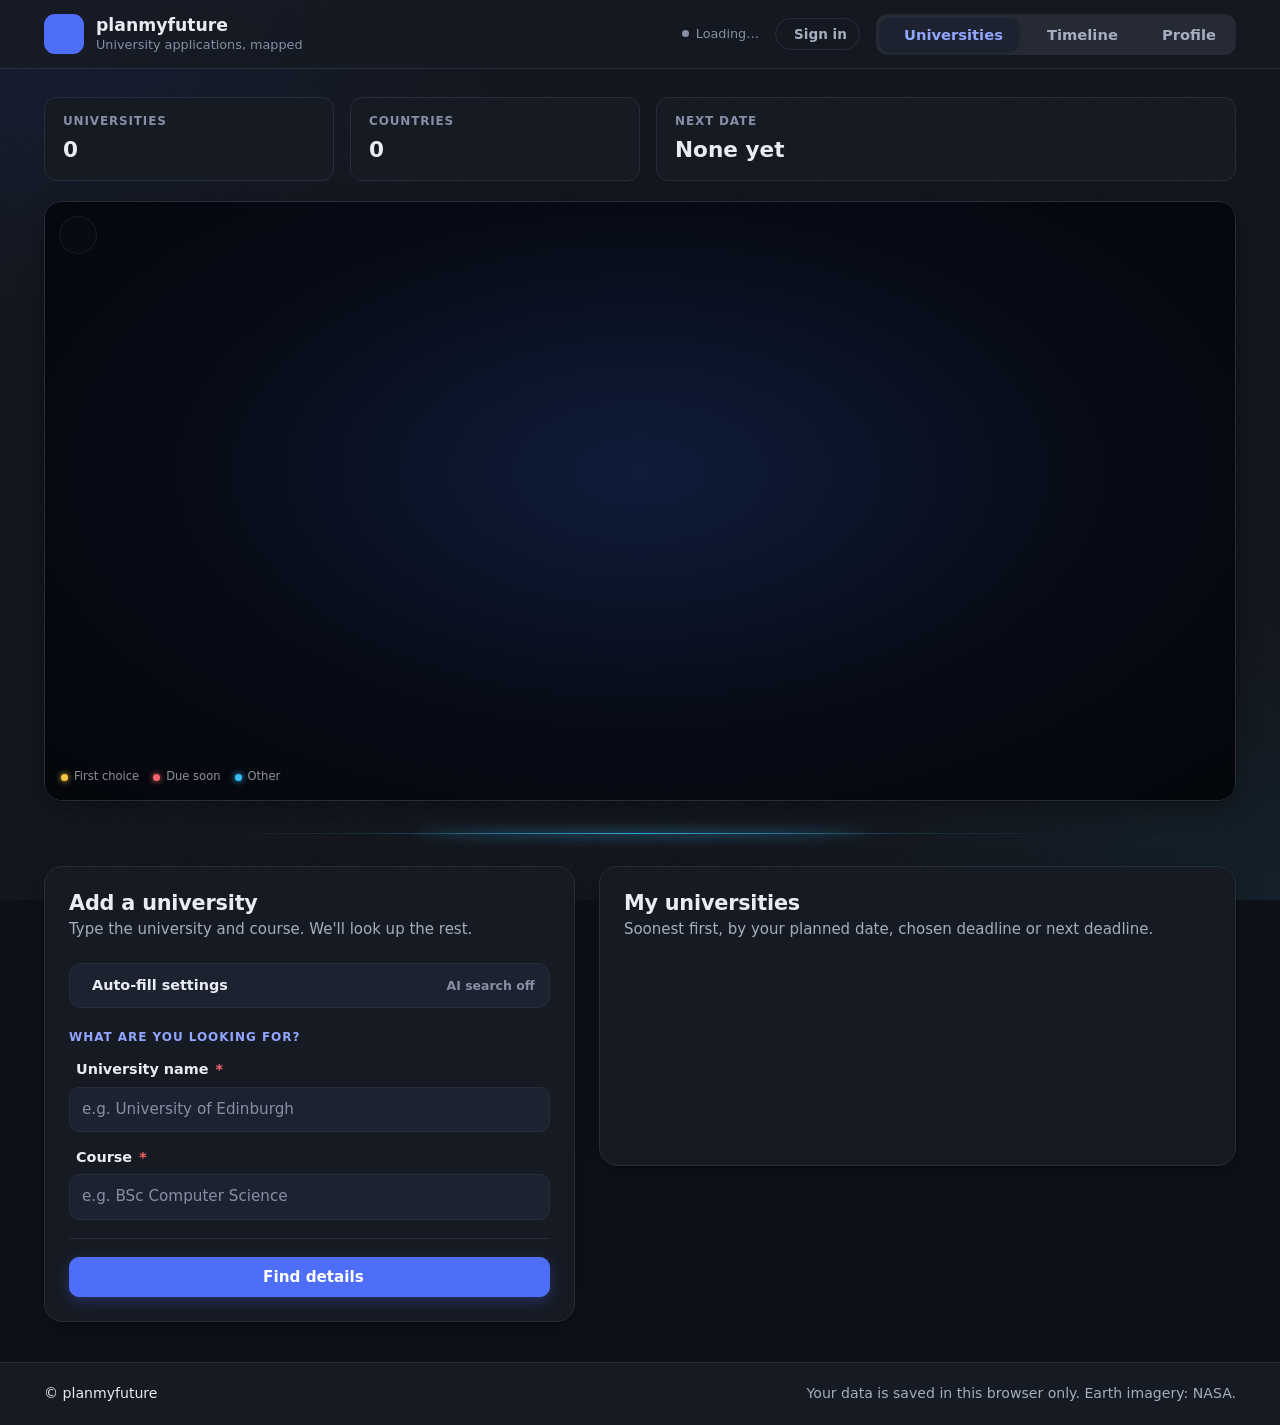
==== commit b9235b89: "Auto-fill Round 1: date ranges, version E, qualification search, diagnostics For everyone: - windows" ====
--- a/index.html
+++ b/index.html
@@ -249,6 +249,7 @@
                 <div class="field">
                   <label for="deadline"><i data-lucide="calendar"></i> Application deadline</label>
                   <input id="deadline" type="date">
+                  <p class="muted small" id="deadline-month" hidden></p>
                   <p class="field-error" id="deadline-error"></p>
                 </div>
 
@@ -522,13 +523,7 @@
   <footer class="site-footer">
     <div class="container footer-inner">
       <p>&copy; <span id="year"></span> planmyfuture</p>
-      <!-- Legal pages (required in Germany: privacy policy and imprint) -->
-      <nav class="footer-links" aria-label="Legal">
-        <a href="privacy.html">Privacy / Datenschutz</a>
-        <a href="terms.html">Terms / Nutzungsbedingungen</a>
-        <a href="imprint.html">Imprint / Impressum</a>
-      </nav>
-      <p class="muted">Signed out, your planner stays in this browser. Earth imagery: NASA.</p>
+      <p class="muted">Your data is saved in this browser only. Earth imagery: NASA.</p>
     </div>
   </footer>
 
@@ -561,7 +556,6 @@
       </form>
       <button class="link-button" id="forgot-password" type="button">Forgot password? Email me a link</button>
       <p class="muted account-note">What's already in this browser is added to your account when you sign in.</p>
-      <p class="muted account-note">By creating an account you agree to the <a href="terms.html" target="_blank">Terms of Use</a>. How we handle your data: <a href="privacy.html" target="_blank">Privacy Policy</a>. You must be 16 or older.</p>
     </div>
 
     <!-- After "Forgot password" or "Create account" when an email is needed -->
